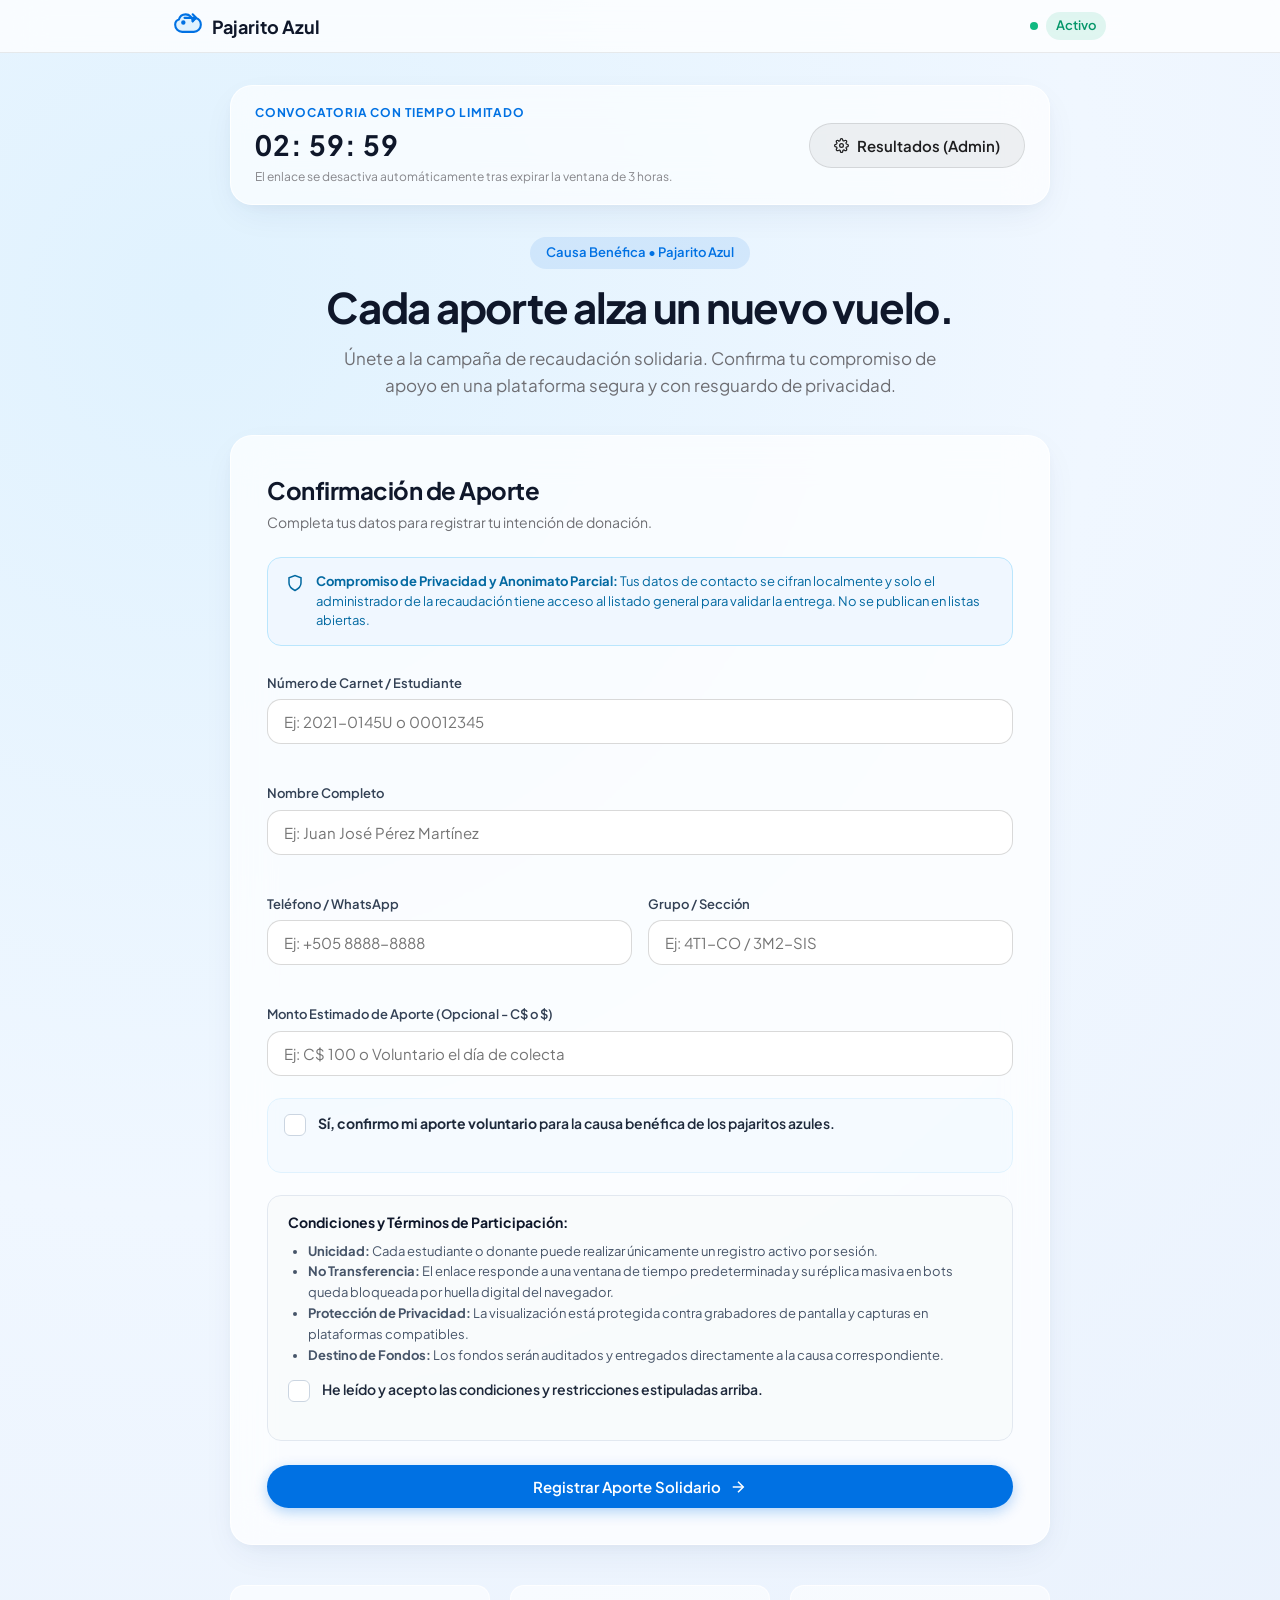
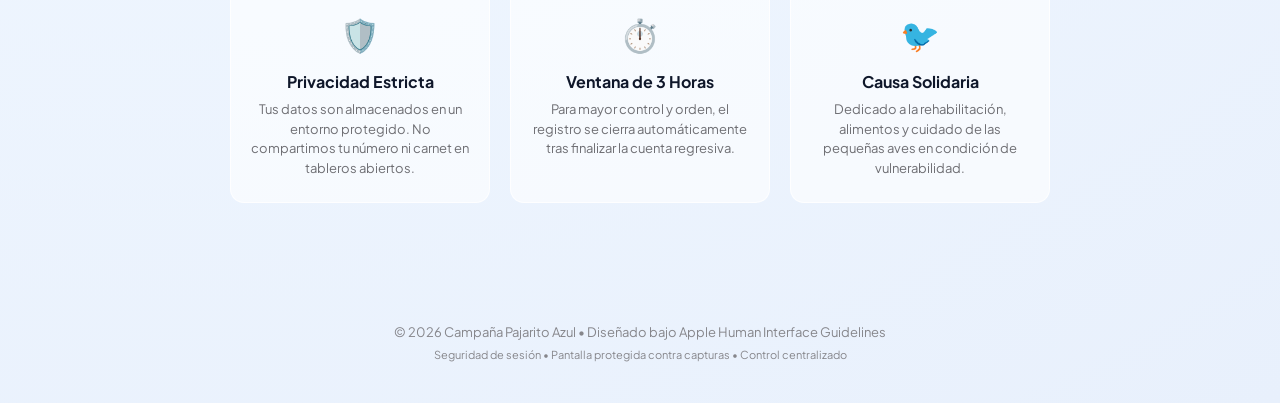
==== index.html @ b17316f8 "Add files via upload" ====
<!DOCTYPE html>
<html lang="es">
<head>
  <meta charset="UTF-8" />
  <meta name="viewport" content="width=device-width, initial-scale=1.0, maximum-scale=1.0, user-scalable=no" />
  <title>Campaña Pajarito Azul | Solidaridad Estudiantil</title>
  <link rel="stylesheet" href="css/styles.css" />
  <!-- Tipografía estilo SF Pro / Apple Inter -->
  <link rel="preconnect" href="https://fonts.googleapis.com">
  <link rel="preconnect" href="https://fonts.gstatic.com" crossorigin>
  <link href="https://fonts.googleapis.com/css2?family=Plus+Jakarta+Sans:wght@300;400;500;600;700&display=swap" rel="stylesheet">
</head>
<body class="apple-hig-root">
  <!-- Capa de Bloqueo Anti-Captura / Blockscreen Overlay -->
  <div id="security-curtain" class="security-curtain" aria-hidden="true">
    <div class="security-message">
      <div class="security-icon">🔒</div>
      <h2>Contenido Protegido</h2>
      <p>Por políticas de privacidad, las capturas de pantalla e inspección visual externa están restringidas en esta sesión.</p>
    </div>
  </div>

  <!-- Contenedor Principal con efecto Apple Glass -->
  <div id="app-container" class="app-container">
    
    <!-- Navbar / Header minimalista -->
    <header class="glass-nav">
      <div class="nav-content">
        <div class="brand">
          <svg class="bird-logo" viewBox="0 0 24 24" fill="none" stroke="currentColor" stroke-width="1.8" stroke-linecap="round" stroke-linejoin="round">
            <path d="M16 8c0-3.3-2.7-6-6-6a6 6 0 0 0-5.8 4.5C2.5 7 1 8.8 1 11c0 3.3 2.7 6 6 6h10c3.3 0 6-2.7 6-6 0-2.8-1.9-5.1-4.5-5.8A6 6 0 0 0 16 8z"/>
            <path d="M16 8l3-3m0 0l-3-3m3 3H9"/>
            <circle cx="8" cy="9" r="1" fill="currentColor"/>
          </svg>
          <span class="brand-title">Pajarito Azul</span>
        </div>
        <div class="nav-status">
          <span class="pulse-dot"></span>
          <span id="session-badge" class="session-badge">Activo</span>
        </div>
      </div>
    </header>

    <!-- Main Content -->
    <main class="main-wrapper">
      
      <!-- Banner Temporizador (Ventana de 3 Horas) -->
      <section class="timer-banner-card">
        <div class="timer-info">
          <span class="timer-label">Convocatoria con Tiempo Limitado</span>
          <div class="countdown-display">
            <span id="hours">02</span><span class="colon">:</span>
            <span id="minutes">59</span><span class="colon">:</span>
            <span id="seconds">59</span>
          </div>
          <p class="timer-subtext">El enlace se desactiva automáticamente tras expirar la ventana de 3 horas.</p>
        </div>
        <div class="admin-quick-access">
          <button id="admin-trigger-btn" class="pill-btn secondary-btn" title="Panel de Administración">
            <svg width="15" height="15" viewBox="0 0 24 24" fill="none" stroke="currentColor" stroke-width="2"><path d="M12 15a3 3 0 1 0 0-6 3 3 0 0 0 0 6Z"/><path d="M19.4 15a1.65 1.65 0 0 0 .33 1.82l.06.06a2 2 0 0 1 0 2.83 2 2 0 0 1-2.83 0l-.06-.06a1.65 1.65 0 0 0-1.82-.33 1.65 1.65 0 0 0-1 1.51V21a2 2 0 0 1-2 2 2 2 0 0 1-2-2v-.09A1.65 1.65 0 0 0 9 19.4a1.65 1.65 0 0 0-1.82.33l-.06.06a2 2 0 0 1-2.83 0 2 2 0 0 1 0-2.83l.06-.06a1.65 1.65 0 0 0 .33-1.82 1.65 1.65 0 0 0-1.51-1H3a2 2 0 0 1-2-2 2 2 0 0 1 2-2h.09A1.65 1.65 0 0 0 4.6 9a1.65 1.65 0 0 0-.33-1.82l-.06-.06a2 2 0 0 1 0-2.83 2 2 0 0 1 2.83 0l.06.06a1.65 1.65 0 0 0 1.82.33H9a1.65 1.65 0 0 0 1-1.51V3a2 2 0 0 1 2-2 2 2 0 0 1 2 2v.09a1.65 1.65 0 0 0 1 1.51 1.65 1.65 0 0 0 1.82-.33l.06-.06a2 2 0 0 1 2.83 0 2 2 0 0 1 0 2.83l-.06.06a1.65 1.65 0 0 0-.33 1.82V9a1.65 1.65 0 0 0 1.51 1H21a2 2 0 0 1 2 2 2 2 0 0 1-2 2h-.09a1.65 1.65 0 0 0-1.51 1Z"/></svg>
            Resultados (Admin)
          </button>
        </div>
      </section>

      <!-- Pantalla cuando la convocatoria ha expirado -->
      <section id="expired-view" class="card glass-card state-expired-view hidden">
        <div class="state-icon">⏳</div>
        <h2>Enlace Finalizado</h2>
        <p>El periodo de recolección de 3 horas ha concluido o el administrador ha cerrado la recepción de confirmaciones.</p>
        <button id="expired-view-admin-btn" class="pill-btn primary-btn">Ingresar al Panel de Resultados</button>
      </section>

      <!-- Hero Section -->
      <section id="hero-section" class="hero-section">
        <div class="badge-pill">Causa Benéfica &bull; Pajarito Azul</div>
        <h1 class="hero-title">Cada aporte alza un nuevo vuelo.</h1>
        <p class="hero-desc">
          Únete a la campaña de recaudación solidaria. Confirma tu compromiso de apoyo en una plataforma segura y con resguardo de privacidad.
        </p>
      </section>

      <!-- Formulario Card estilo Apple Liquid / Human Interface -->
      <section id="form-section" class="form-container">
        <div class="glass-card">
          <div class="card-header">
            <h2 class="card-title">Confirmación de Aporte</h2>
            <p class="card-subtitle">Completa tus datos para registrar tu intención de donación.</p>
          </div>

          <!-- Medidas de anonimato y restricciones -->
          <div class="privacy-notice">
            <svg width="18" height="18" viewBox="0 0 24 24" fill="none" stroke="currentColor" stroke-width="2"><path d="M12 22s8-4 8-10V5l-8-3-8 3v7c0 6 8 10 8 10z"/></svg>
            <div>
              <strong>Compromiso de Privacidad y Anonimato Parcial:</strong>
              Tus datos de contacto se cifran localmente y solo el administrador de la recaudación tiene acceso al listado general para validar la entrega. No se publican en listas abiertas.
            </div>
          </div>

          <form id="fundraiser-form" novalidate>
            <!-- Carnet / Número de Estudiante -->
            <div class="form-group">
              <label for="studentId">Número de Carnet / Estudiante</label>
              <input type="text" id="studentId" name="studentId" placeholder="Ej: 2021-0145U o 00012345" required />
              <span class="error-msg" id="studentId-error"></span>
            </div>

            <!-- Nombre Completo -->
            <div class="form-group">
              <label for="fullName">Nombre Completo</label>
              <input type="text" id="fullName" name="fullName" placeholder="Ej: Juan José Pérez Martínez" required />
              <span class="error-msg" id="fullName-error"></span>
            </div>

            <div class="form-row">
              <!-- Teléfono -->
              <div class="form-group col-half">
                <label for="phone">Teléfono / WhatsApp</label>
                <input type="tel" id="phone" name="phone" placeholder="Ej: +505 8888-8888" required />
                <span class="error-msg" id="phone-error"></span>
              </div>

              <!-- Grupo -->
              <div class="form-group col-half">
                <label for="group">Grupo / Sección</label>
                <input type="text" id="group" name="group" placeholder="Ej: 4T1-CO / 3M2-SIS" required />
                <span class="error-msg" id="group-error"></span>
              </div>
            </div>

            <!-- Monto Estimado Voluntario -->
            <div class="form-group">
              <label for="amount">Monto Estimado de Aporte (Opcional - C$ o $)</label>
              <input type="text" id="amount" name="amount" placeholder="Ej: C$ 100 o Voluntario el día de colecta" />
            </div>

            <!-- Check Obligatorio de Confirmación de Aporte -->
            <div class="checkbox-container">
              <label class="custom-checkbox">
                <input type="checkbox" id="commitmentCheck" name="commitmentCheck" required />
                <span class="checkmark"></span>
                <span class="checkbox-label">
                  <strong>Sí, confirmo mi aporte voluntario</strong> para la causa benéfica de los pajaritos azules.
                </span>
              </label>
              <span class="error-msg" id="commitmentCheck-error"></span>
            </div>

            <!-- Condiciones y Restricciones -->
            <div class="terms-card">
              <h4>Condiciones y Términos de Participación:</h4>
              <ul>
                <li><strong>Unicidad:</strong> Cada estudiante o donante puede realizar únicamente un registro activo por sesión.</li>
                <li><strong>No Transferencia:</strong> El enlace responde a una ventana de tiempo predeterminada y su réplica masiva en bots queda bloqueada por huella digital del navegador.</li>
                <li><strong>Protección de Privacidad:</strong> La visualización está protegida contra grabadores de pantalla y capturas en plataformas compatibles.</li>
                <li><strong>Destino de Fondos:</strong> Los fondos serán auditados y entregados directamente a la causa correspondiente.</li>
              </ul>
              
              <label class="custom-checkbox mt-3">
                <input type="checkbox" id="termsCheck" name="termsCheck" required />
                <span class="checkmark"></span>
                <span class="checkbox-label">He leído y acepto las condiciones y restricciones estipuladas arriba.</span>
              </label>
              <span class="error-msg" id="termsCheck-error"></span>
            </div>

            <button type="submit" id="submit-btn" class="pill-btn primary-btn full-width">
              <span>Registrar Aporte Solidario</span>
              <svg width="18" height="18" viewBox="0 0 24 24" fill="none" stroke="currentColor" stroke-width="2"><path d="M5 12h14"/><path d="m12 5 7 7-7 7"/></svg>
            </button>
          </form>

          <!-- Mensaje de Éxito / Comprobante -->
          <div id="success-box" class="success-box hidden">
            <div class="success-icon-badge">✓</div>
            <h3>¡Inscripción Exitosa!</h3>
            <p>Tu intención de aporte ha sido resguardada satisfactoriamente con código anónimo:</p>
            <div class="token-badge" id="receipt-code">PB-938210</div>
            <p class="small-text">Gracias por tu generosidad. Puedes cerrar esta ventana con total tranquilidad.</p>
          </div>
        </div>
      </section>

      <!-- Características Destacadas (Apple 3-Column Glass) -->
      <section class="features-grid">
        <div class="feature-item">
          <div class="feature-icon">🛡️</div>
          <h3>Privacidad Estricta</h3>
          <p>Tus datos son almacenados en un entorno protegido. No compartimos tu número ni carnet en tableros abiertos.</p>
        </div>
        <div class="feature-item">
          <div class="feature-icon">⏱️</div>
          <h3>Ventana de 3 Horas</h3>
          <p>Para mayor control y orden, el registro se cierra automáticamente tras finalizar la cuenta regresiva.</p>
        </div>
        <div class="feature-item">
          <div class="feature-icon">🐦</div>
          <h3>Causa Solidaria</h3>
          <p>Dedicado a la rehabilitación, alimentos y cuidado de las pequeñas aves en condición de vulnerabilidad.</p>
        </div>
      </section>

    </main>

    <!-- Footer -->
    <footer class="site-footer">
      <p>© 2026 Campaña Pajarito Azul &bull; Diseñado bajo Apple Human Interface Guidelines</p>
      <p class="footer-sub">Seguridad de sesión &bull; Pantalla protegida contra capturas &bull; Control centralizado</p>
    </footer>

  </div>

  <!-- MODAL: Panel de Administración & Resultados -->
  <div id="admin-modal" class="modal-backdrop hidden">
    <div class="modal-window glass-card">
      <div class="modal-header">
        <div>
          <h3>Panel Administrativo & Resultados</h3>
          <span class="modal-subtitle">Gestiona la duración del enlace y exporta los datos recolectados.</span>
        </div>
        <button id="close-admin-btn" class="close-icon-btn">&times;</button>
      </div>

      <div class="modal-body">
        <!-- Control de Acceso / Password (por defecto: admin123) -->
        <div id="admin-auth-view">
          <p class="info-alert">Para ver los resultados o configurar la activación del link, ingresa la clave de acceso:</p>
          <div class="form-group">
            <input type="password" id="admin-pass-input" placeholder="Clave de acceso (Por defecto: admin123)" />
            <span class="error-msg" id="admin-pass-error"></span>
          </div>
          <button id="btn-login-admin" class="pill-btn primary-btn full-width">Desbloquear Panel</button>
        </div>

        <!-- Vista Dashboard Admin -->
        <div id="admin-dashboard-view" class="hidden">
          <!-- Control del Temporizador de 3 Horas -->
          <div class="admin-control-box">
            <h4>Control del Enlace Activo</h4>
            <div class="admin-btn-group">
              <button id="btn-toggle-status" class="pill-btn secondary-btn">Desactivar Enlace Ahora</button>
              <button id="btn-reset-timer" class="pill-btn secondary-btn">Reiniciar Ventana de 3 Horas</button>
            </div>
            <p id="admin-link-info" class="small-text mt-2"></p>
          </div>

          <!-- Estadísticas Rápidas -->
          <div class="stats-row">
            <div class="stat-card">
              <span class="stat-number" id="total-registrations">0</span>
              <span class="stat-label">Total Inscritos</span>
            </div>
            <div class="stat-card">
              <span class="stat-number" id="total-commitments">0</span>
              <span class="stat-label">Aportes Confirmados</span>
            </div>
          </div>

          <!-- Tabla de Resultados -->
          <div class="table-container">
            <h4>Registros Obtenidos:</h4>
            <table class="data-table" id="results-table">
              <thead>
                <tr>
                  <th>Hora</th>
                  <th>Carnet</th>
                  <th>Nombre</th>
                  <th>Teléfono</th>
                  <th>Grupo</th>
                  <th>Monto</th>
                  <th>Check</th>
                </tr>
              </thead>
              <tbody id="results-table-body">
                <!-- Se llena con JavaScript -->
              </tbody>
            </table>
          </div>

          <!-- Acciones de Exportación -->
          <div class="export-actions">
            <button id="btn-export-csv" class="pill-btn primary-btn">
              <svg width="15" height="15" viewBox="0 0 24 24" fill="none" stroke="currentColor" stroke-width="2"><path d="M21 15v4a2 2 0 0 1-2 2H5a2 2 0 0 1-2-2v-4"/><polyline points="7 10 12 15 17 10"/><line x1="12" y1="15" x2="12" y2="3"/></svg>
              Descargar Datos (CSV)
            </button>
            <button id="btn-clear-data" class="pill-btn danger-btn">Limpiar Datos</button>
          </div>
        </div>
      </div>
    </div>
  </div>

  <script src="js/security.js"></script>
  <script src="js/app.js"></script>
</body>
</html>
---- css/styles.css ----
/* Apple HIG Design Tokens & Color Palette */
:root {
  --apple-blue: #0071e3;
  --apple-blue-hover: #0077ed;
  --apple-blue-dark: #005bb5;
  --apple-teal: #00c7be;
  --bird-feather-blue: #38bdf8;
  --bird-soft-blue: #e0f2fe;
  --bird-deep-navy: #0f172a;
  
  --bg-gradient-start: #f5f8fc;
  --bg-gradient-mid: #e8f0fe;
  --bg-gradient-end: #dbeafe;

  --card-bg: rgba(255, 255, 255, 0.72);
  --card-border: rgba(255, 255, 255, 0.85);
  --card-shadow: 0 12px 36px -8px rgba(0, 50, 120, 0.08), 0 4px 16px -2px rgba(0, 0, 0, 0.04);
  
  --glass-blur: blur(20px);
  --text-primary: #1d1d1f;
  --text-secondary: #6e6e73;
  --text-tertiary: #86868b;
  --border-subtle: rgba(0, 0, 0, 0.08);

  --radius-sm: 8px;
  --radius-md: 14px;
  --radius-lg: 22px;
  --radius-full: 9999px;

  --font-family: 'Plus Jakarta Sans', -apple-system, BlinkMacSystemFont, 'SF Pro Display', 'Segoe UI', Roboto, sans-serif;
  --transition-smooth: all 0.3s cubic-bezier(0.16, 1, 0.3, 1);
}

/* Reset y Base */
* {
  margin: 0;
  padding: 0;
  box-sizing: border-box;
  -webkit-font-smoothing: antialiased;
}

body {
  font-family: var(--font-family);
  background: radial-gradient(circle at 15% 15%, #e0f2fe 0%, #f0f7ff 45%, #e8f0fc 100%);
  color: var(--text-primary);
  min-height: 100vh;
  position: relative;
  overflow-x: hidden;
  line-height: 1.5;
  user-select: none; /* Bloqueo de selección para protección */
  -webkit-user-select: none;
}

/* Capa de Bloqueo / Blockscreen Overlay */
.security-curtain {
  position: fixed;
  inset: 0;
  background: rgba(15, 23, 42, 0.96);
  backdrop-filter: blur(40px);
  -webkit-backdrop-filter: blur(40px);
  z-index: 999999;
  display: flex;
  align-items: center;
  justify-content: center;
  opacity: 0;
  pointer-events: none;
  transition: opacity 0.25s ease;
}

.security-curtain.active {
  opacity: 1;
  pointer-events: auto;
}

.security-message {
  text-align: center;
  color: #ffffff;
  max-width: 420px;
  padding: 32px;
  background: rgba(255, 255, 255, 0.07);
  border-radius: var(--radius-lg);
  border: 1px solid rgba(255, 255, 255, 0.15);
  box-shadow: 0 20px 40px rgba(0,0,0,0.5);
}

.security-icon {
  font-size: 48px;
  margin-bottom: 16px;
}

.security-message h2 {
  font-size: 24px;
  font-weight: 700;
  margin-bottom: 8px;
}

.security-message p {
  color: #94a3b8;
  font-size: 14px;
}

/* Glass Navbar */
.glass-nav {
  position: sticky;
  top: 0;
  z-index: 100;
  background: rgba(255, 255, 255, 0.75);
  backdrop-filter: var(--glass-blur);
  -webkit-backdrop-filter: var(--glass-blur);
  border-bottom: 1px solid var(--border-subtle);
}

.nav-content {
  max-width: 980px;
  margin: 0 auto;
  padding: 12px 24px;
  display: flex;
  justify-content: space-between;
  align-items: center;
}

.brand {
  display: flex;
  align-items: center;
  gap: 10px;
  font-weight: 700;
  font-size: 18px;
  color: #0f172a;
}

.bird-logo {
  width: 28px;
  height: 28px;
  stroke: var(--apple-blue);
  fill: #e0f2fe;
}

.nav-status {
  display: flex;
  align-items: center;
  gap: 8px;
  font-size: 13px;
  font-weight: 600;
}

.pulse-dot {
  width: 8px;
  height: 8px;
  border-radius: 50%;
  background: #10b981;
  box-shadow: 0 0 0 0 rgba(16, 185, 129, 0.7);
  animation: pulse-ring 2s infinite;
}

@keyframes pulse-ring {
  0% { transform: scale(0.95); box-shadow: 0 0 0 0 rgba(16, 185, 129, 0.7); }
  70% { transform: scale(1); box-shadow: 0 0 0 7px rgba(16, 185, 129, 0); }
  100% { transform: scale(0.95); box-shadow: 0 0 0 0 rgba(16, 185, 129, 0); }
}

.session-badge {
  background: rgba(16, 185, 129, 0.12);
  color: #059669;
  padding: 4px 10px;
  border-radius: var(--radius-full);
}

/* Wrapper Principal */
.main-wrapper {
  max-width: 860px;
  margin: 32px auto 80px;
  padding: 0 20px;
}

/* Banner de Temporizador 3 Horas */
.timer-banner-card {
  background: rgba(255, 255, 255, 0.65);
  backdrop-filter: var(--glass-blur);
  -webkit-backdrop-filter: var(--glass-blur);
  border: 1px solid var(--card-border);
  border-radius: var(--radius-lg);
  padding: 18px 24px;
  display: flex;
  justify-content: space-between;
  align-items: center;
  box-shadow: var(--card-shadow);
  margin-bottom: 32px;
}

.timer-label {
  font-size: 12px;
  text-transform: uppercase;
  letter-spacing: 0.8px;
  font-weight: 700;
  color: var(--apple-blue);
  display: block;
}

.countdown-display {
  font-size: 28px;
  font-weight: 700;
  letter-spacing: 1px;
  color: var(--bird-deep-navy);
  font-variant-numeric: tabular-nums;
  margin: 2px 0;
}

.timer-subtext {
  font-size: 12px;
  color: var(--text-tertiary);
}

/* Hero Section */
.hero-section {
  text-align: center;
  margin-bottom: 36px;
}

.badge-pill {
  display: inline-block;
  padding: 6px 16px;
  background: rgba(0, 113, 227, 0.1);
  color: var(--apple-blue);
  font-size: 13px;
  font-weight: 600;
  border-radius: var(--radius-full);
  margin-bottom: 14px;
}

.hero-title {
  font-size: 42px;
  line-height: 1.15;
  font-weight: 700;
  letter-spacing: -0.03em;
  color: #0f172a;
  margin-bottom: 14px;
}

.hero-desc {
  font-size: 17px;
  color: var(--text-secondary);
  max-width: 600px;
  margin: 0 auto;
  line-height: 1.6;
}

/* Glass Card */
.glass-card {
  background: var(--card-bg);
  backdrop-filter: var(--glass-blur);
  -webkit-backdrop-filter: var(--glass-blur);
  border: 1px solid var(--card-border);
  border-radius: var(--radius-lg);
  padding: 36px;
  box-shadow: var(--card-shadow);
}

.card-header {
  margin-bottom: 24px;
}

.card-title {
  font-size: 24px;
  font-weight: 700;
  letter-spacing: -0.02em;
  color: #0f172a;
}

.card-subtitle {
  font-size: 14px;
  color: var(--text-secondary);
  margin-top: 4px;
}

/* Aviso de Privacidad */
.privacy-notice {
  background: #f0f7ff;
  border: 1px solid #bae6fd;
  color: #0369a1;
  padding: 14px 18px;
  border-radius: var(--radius-md);
  font-size: 13px;
  display: flex;
  gap: 12px;
  align-items: flex-start;
  margin-bottom: 28px;
}

.privacy-notice svg {
  flex-shrink: 0;
  margin-top: 2px;
}

/* Form Styles */
.form-group {
  margin-bottom: 20px;
}

.form-row {
  display: flex;
  gap: 16px;
}

.col-half {
  flex: 1;
}

label {
  display: block;
  font-size: 13px;
  font-weight: 600;
  color: #334155;
  margin-bottom: 6px;
}

input[type="text"],
input[type="tel"],
input[type="password"] {
  width: 100%;
  padding: 12px 16px;
  font-size: 15px;
  font-family: inherit;
  color: var(--text-primary);
  background: rgba(255, 255, 255, 0.9);
  border: 1px solid rgba(0, 0, 0, 0.15);
  border-radius: var(--radius-md);
  transition: var(--transition-smooth);
  outline: none;
}

input:focus {
  border-color: var(--apple-blue);
  box-shadow: 0 0 0 4px rgba(0, 113, 227, 0.15);
  background: #ffffff;
}

.error-msg {
  color: #ef4444;
  font-size: 12px;
  margin-top: 4px;
  display: block;
  min-height: 16px;
}

/* Custom Checkbox estilo iOS / Apple */
.checkbox-container {
  margin: 22px 0;
  padding: 14px 16px;
  background: rgba(240, 249, 255, 0.6);
  border: 1px solid #e0f2fe;
  border-radius: var(--radius-md);
}

.custom-checkbox {
  display: flex;
  align-items: flex-start;
  gap: 12px;
  cursor: pointer;
  user-select: none;
}

.custom-checkbox input {
  position: absolute;
  opacity: 0;
  cursor: pointer;
  height: 0;
  width: 0;
}

.checkmark {
  width: 22px;
  height: 22px;
  background: #ffffff;
  border: 1.5px solid #cbd5e1;
  border-radius: 6px;
  flex-shrink: 0;
  margin-top: 1px;
  transition: var(--transition-smooth);
  position: relative;
}

.custom-checkbox input:checked ~ .checkmark {
  background-color: var(--apple-blue);
  border-color: var(--apple-blue);
}

.custom-checkbox input:checked ~ .checkmark:after {
  content: "";
  position: absolute;
  left: 7px;
  top: 3px;
  width: 5px;
  height: 10px;
  border: solid white;
  border-width: 0 2px 2px 0;
  transform: rotate(45deg);
}

.checkbox-label {
  font-size: 14px;
  color: #1e293b;
  line-height: 1.45;
}

/* Términos y Condiciones Card */
.terms-card {
  background: rgba(248, 250, 252, 0.8);
  border: 1px solid #e2e8f0;
  border-radius: var(--radius-md);
  padding: 16px 20px;
  margin-bottom: 24px;
  font-size: 13px;
}

.terms-card h4 {
  color: #0f172a;
  font-size: 14px;
  margin-bottom: 8px;
}

.terms-card ul {
  padding-left: 20px;
  color: #475569;
  line-height: 1.6;
}

.mt-3 {
  margin-top: 14px;
}

/* Apple Buttons */
.pill-btn {
  display: inline-flex;
  align-items: center;
  justify-content: center;
  gap: 8px;
  padding: 12px 24px;
  font-size: 15px;
  font-weight: 600;
  font-family: inherit;
  border-radius: var(--radius-full);
  border: none;
  cursor: pointer;
  transition: var(--transition-smooth);
  text-decoration: none;
}

.primary-btn {
  background: var(--apple-blue);
  color: #ffffff;
  box-shadow: 0 4px 14px rgba(0, 113, 227, 0.3);
}

.primary-btn:hover {
  background: var(--apple-blue-hover);
  transform: translateY(-1px);
  box-shadow: 0 6px 18px rgba(0, 113, 227, 0.35);
}

.primary-btn:active {
  transform: scale(0.98);
}

.secondary-btn {
  background: rgba(0, 0, 0, 0.05);
  color: #1d1d1f;
  border: 1px solid rgba(0, 0, 0, 0.1);
}

.secondary-btn:hover {
  background: rgba(0, 0, 0, 0.08);
}

.danger-btn {
  background: #fee2e2;
  color: #dc2626;
  border: 1px solid #fecaca;
}

.danger-btn:hover {
  background: #fecaca;
}

.full-width {
  width: 100%;
}

/* Success Box */
.success-box {
  text-align: center;
  padding: 30px 20px;
}

.success-icon-badge {
  width: 56px;
  height: 56px;
  background: #10b981;
  color: white;
  font-size: 28px;
  border-radius: 50%;
  display: flex;
  align-items: center;
  justify-content: center;
  margin: 0 auto 16px;
  box-shadow: 0 8px 24px rgba(16, 185, 129, 0.3);
}

.token-badge {
  display: inline-block;
  font-family: monospace;
  font-size: 18px;
  font-weight: 700;
  background: #e0f2fe;
  color: var(--apple-blue);
  padding: 8px 20px;
  border-radius: var(--radius-full);
  margin: 14px 0;
  letter-spacing: 2px;
}

.small-text {
  font-size: 12px;
  color: var(--text-tertiary);
}

/* Feature Grid */
.features-grid {
  display: grid;
  grid-template-columns: repeat(3, 1fr);
  gap: 20px;
  margin-top: 40px;
}

.feature-item {
  background: rgba(255, 255, 255, 0.6);
  border: 1px solid rgba(255, 255, 255, 0.8);
  border-radius: var(--radius-md);
  padding: 24px 20px;
  text-align: center;
}

.feature-icon {
  font-size: 32px;
  margin-bottom: 12px;
}

.feature-item h3 {
  font-size: 16px;
  font-weight: 700;
  color: #0f172a;
  margin-bottom: 6px;
}

.feature-item p {
  font-size: 13px;
  color: var(--text-secondary);
  line-height: 1.5;
}

/* State Expired View */
.state-expired-view {
  text-align: center;
  padding: 48px 24px;
}

.state-icon {
  font-size: 52px;
  margin-bottom: 16px;
}

/* Modal Admin */
.modal-backdrop {
  position: fixed;
  inset: 0;
  background: rgba(0, 0, 0, 0.4);
  backdrop-filter: blur(8px);
  -webkit-backdrop-filter: blur(8px);
  z-index: 10000;
  display: flex;
  align-items: center;
  justify-content: center;
  padding: 20px;
}

.modal-window {
  width: 100%;
  max-width: 820px;
  max-height: 90vh;
  overflow-y: auto;
  position: relative;
  background: rgba(255, 255, 255, 0.95);
}

.modal-header {
  display: flex;
  justify-content: space-between;
  align-items: flex-start;
  padding-bottom: 16px;
  border-bottom: 1px solid var(--border-subtle);
  margin-bottom: 20px;
}

.modal-subtitle {
  font-size: 13px;
  color: var(--text-secondary);
}

.close-icon-btn {
  background: none;
  border: none;
  font-size: 28px;
  line-height: 1;
  color: var(--text-tertiary);
  cursor: pointer;
}

.admin-control-box {
  background: #f8fafc;
  padding: 16px;
  border-radius: var(--radius-md);
  margin-bottom: 20px;
  border: 1px solid #e2e8f0;
}

.admin-btn-group {
  display: flex;
  gap: 12px;
  margin-top: 10px;
}

.stats-row {
  display: flex;
  gap: 16px;
  margin-bottom: 20px;
}

.stat-card {
  flex: 1;
  background: #e0f2fe;
  padding: 16px;
  border-radius: var(--radius-md);
  text-align: center;
}

.stat-number {
  font-size: 32px;
  font-weight: 700;
  color: var(--apple-blue);
  display: block;
}

.stat-label {
  font-size: 13px;
  font-weight: 600;
  color: #0369a1;
}

/* Table */
.table-container {
  overflow-x: auto;
  margin-bottom: 20px;
}

.data-table {
  width: 100%;
  border-collapse: collapse;
  font-size: 13px;
  margin-top: 10px;
}

.data-table th, .data-table td {
  padding: 10px 12px;
  text-align: left;
  border-bottom: 1px solid #e2e8f0;
}

.data-table th {
  background: #f1f5f9;
  color: #475569;
  font-weight: 600;
}

.export-actions {
  display: flex;
  justify-content: space-between;
  align-items: center;
}

.hidden {
  display: none !important;
}

/* Footer */
.site-footer {
  text-align: center;
  padding: 40px 20px;
  color: var(--text-tertiary);
  font-size: 13px;
}

.footer-sub {
  font-size: 11px;
  margin-top: 4px;
}

/* Responsive */
@media (max-width: 680px) {
  .hero-title {
    font-size: 30px;
  }
  .form-row {
    flex-direction: column;
    gap: 0;
  }
  .features-grid {
    grid-template-columns: 1fr;
  }
  .timer-banner-card {
    flex-direction: column;
    gap: 14px;
    text-align: center;
  }
}
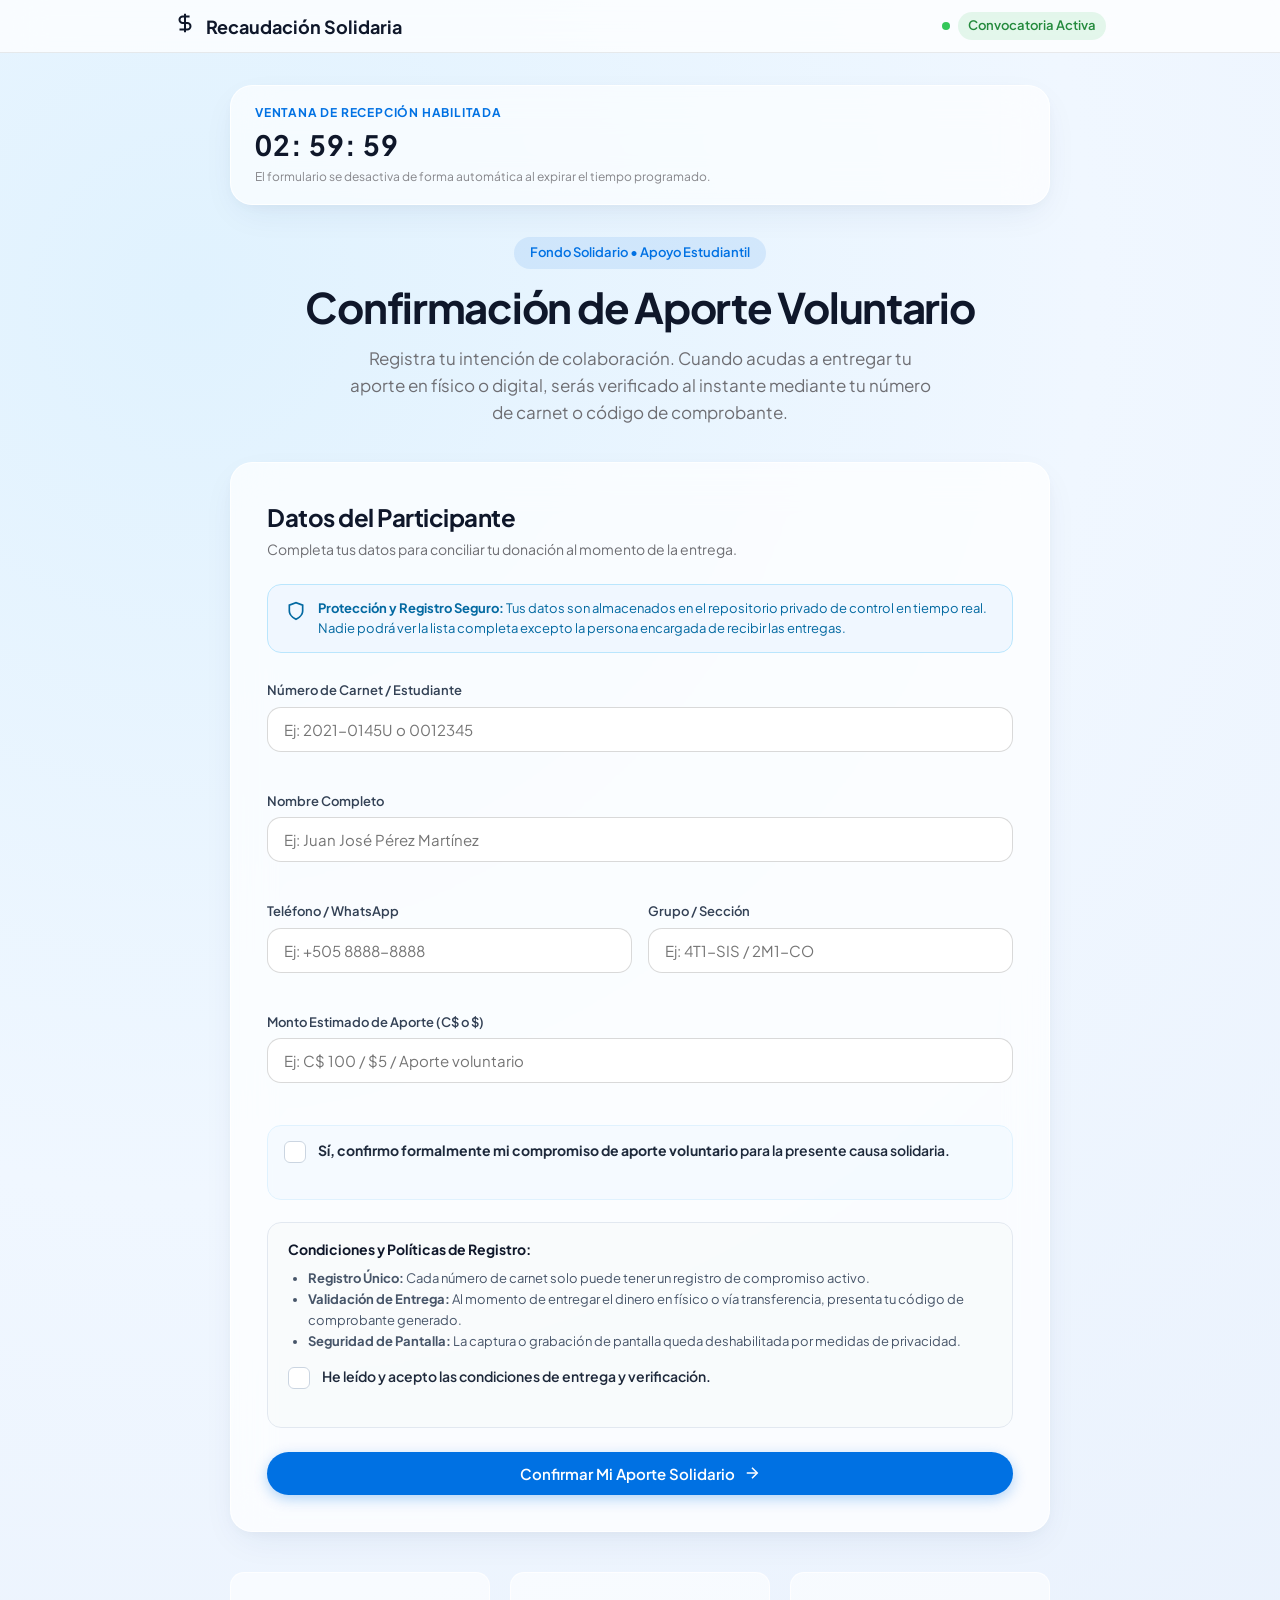
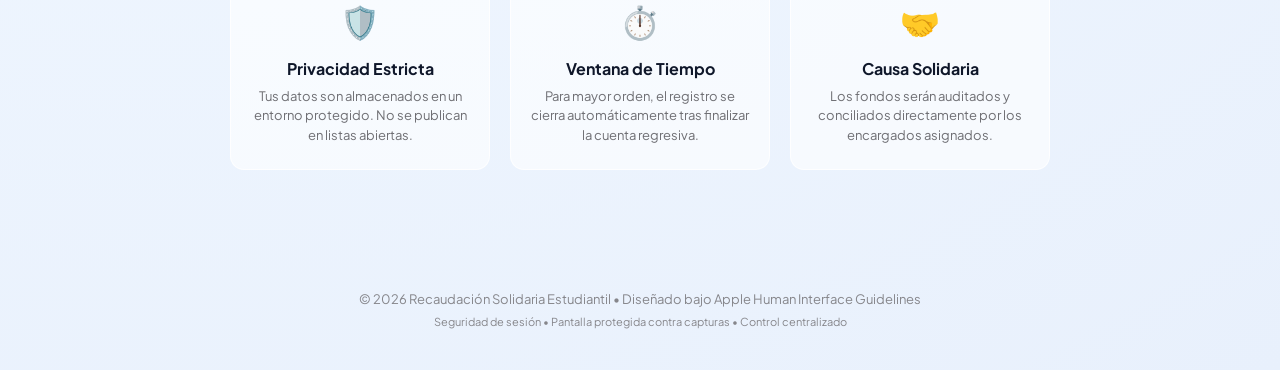
==== commit e9c5cbe4: "Describe tus cambios" ====
--- a/index.html
+++ b/index.html
@@ -3,80 +3,69 @@
 <head>
   <meta charset="UTF-8" />
   <meta name="viewport" content="width=device-width, initial-scale=1.0, maximum-scale=1.0, user-scalable=no" />
-  <title>Campaña Pajarito Azul | Solidaridad Estudiantil</title>
+  <title>Inscripción y Aporte Solidario | Convocatoria</title>
   <link rel="stylesheet" href="css/styles.css" />
-  <!-- Tipografía estilo SF Pro / Apple Inter -->
   <link rel="preconnect" href="https://fonts.googleapis.com">
   <link rel="preconnect" href="https://fonts.gstatic.com" crossorigin>
   <link href="https://fonts.googleapis.com/css2?family=Plus+Jakarta+Sans:wght@300;400;500;600;700&display=swap" rel="stylesheet">
 </head>
 <body class="apple-hig-root">
-  <!-- Capa de Bloqueo Anti-Captura / Blockscreen Overlay -->
+  <!-- Cortina Anti-Captura / Blockscreen Overlay -->
   <div id="security-curtain" class="security-curtain" aria-hidden="true">
     <div class="security-message">
       <div class="security-icon">🔒</div>
-      <h2>Contenido Protegido</h2>
-      <p>Por políticas de privacidad, las capturas de pantalla e inspección visual externa están restringidas en esta sesión.</p>
+      <h2>Visualización Protegida</h2>
+      <p>Por políticas de privacidad, las capturas de pantalla, grabación o cambio de ventana están restringidas en este formulario.</p>
     </div>
   </div>
 
-  <!-- Contenedor Principal con efecto Apple Glass -->
   <div id="app-container" class="app-container">
-    
-    <!-- Navbar / Header minimalista -->
+    <!-- Navbar Minimalista Estilo Apple Glass -->
     <header class="glass-nav">
       <div class="nav-content">
         <div class="brand">
-          <svg class="bird-logo" viewBox="0 0 24 24" fill="none" stroke="currentColor" stroke-width="1.8" stroke-linecap="round" stroke-linejoin="round">
-            <path d="M16 8c0-3.3-2.7-6-6-6a6 6 0 0 0-5.8 4.5C2.5 7 1 8.8 1 11c0 3.3 2.7 6 6 6h10c3.3 0 6-2.7 6-6 0-2.8-1.9-5.1-4.5-5.8A6 6 0 0 0 16 8z"/>
-            <path d="M16 8l3-3m0 0l-3-3m3 3H9"/>
-            <circle cx="8" cy="9" r="1" fill="currentColor"/>
-          </svg>
-          <span class="brand-title">Pajarito Azul</span>
+          <div class="brand-symbol">
+            <svg width="22" height="22" viewBox="0 0 24 24" fill="none" stroke="currentColor" stroke-width="2.2">
+              <path d="M12 2v20M17 5H9.5a3.5 3.5 0 0 0 0 7h5a3.5 3.5 0 0 1 0 7H6"/>
+            </svg>
+          </div>
+          <span class="brand-title">Recaudación Solidaria</span>
         </div>
         <div class="nav-status">
-          <span class="pulse-dot"></span>
-          <span id="session-badge" class="session-badge">Activo</span>
+          <span id="session-dot" class="pulse-dot"></span>
+          <span id="session-badge" class="session-badge">Convocatoria Activa</span>
         </div>
       </div>
     </header>
 
-    <!-- Main Content -->
     <main class="main-wrapper">
-      
-      <!-- Banner Temporizador (Ventana de 3 Horas) -->
-      <section class="timer-banner-card">
+      <!-- Indicador de Tiempo Restante (Sincronizado con el Admin) -->
+      <section id="timer-bar" class="timer-banner-card">
         <div class="timer-info">
-          <span class="timer-label">Convocatoria con Tiempo Limitado</span>
+          <span class="timer-label">Ventana de Recepción Habilitada</span>
           <div class="countdown-display">
-            <span id="hours">02</span><span class="colon">:</span>
-            <span id="minutes">59</span><span class="colon">:</span>
-            <span id="seconds">59</span>
-          </div>
-          <p class="timer-subtext">El enlace se desactiva automáticamente tras expirar la ventana de 3 horas.</p>
-        </div>
-        <div class="admin-quick-access">
-          <button id="admin-trigger-btn" class="pill-btn secondary-btn" title="Panel de Administración">
-            <svg width="15" height="15" viewBox="0 0 24 24" fill="none" stroke="currentColor" stroke-width="2"><path d="M12 15a3 3 0 1 0 0-6 3 3 0 0 0 0 6Z"/><path d="M19.4 15a1.65 1.65 0 0 0 .33 1.82l.06.06a2 2 0 0 1 0 2.83 2 2 0 0 1-2.83 0l-.06-.06a1.65 1.65 0 0 0-1.82-.33 1.65 1.65 0 0 0-1 1.51V21a2 2 0 0 1-2 2 2 2 0 0 1-2-2v-.09A1.65 1.65 0 0 0 9 19.4a1.65 1.65 0 0 0-1.82.33l-.06.06a2 2 0 0 1-2.83 0 2 2 0 0 1 0-2.83l.06-.06a1.65 1.65 0 0 0 .33-1.82 1.65 1.65 0 0 0-1.51-1H3a2 2 0 0 1-2-2 2 2 0 0 1 2-2h.09A1.65 1.65 0 0 0 4.6 9a1.65 1.65 0 0 0-.33-1.82l-.06-.06a2 2 0 0 1 0-2.83 2 2 0 0 1 2.83 0l.06.06a1.65 1.65 0 0 0 1.82.33H9a1.65 1.65 0 0 0 1-1.51V3a2 2 0 0 1 2-2 2 2 0 0 1 2 2v.09a1.65 1.65 0 0 0 1 1.51 1.65 1.65 0 0 0 1.82-.33l.06-.06a2 2 0 0 1 2.83 0 2 2 0 0 1 0 2.83l-.06.06a1.65 1.65 0 0 0-.33 1.82V9a1.65 1.65 0 0 0 1.51 1H21a2 2 0 0 1 2 2 2 2 0 0 1-2 2h-.09a1.65 1.65 0 0 0-1.51 1Z"/></svg>
-            Resultados (Admin)
-          </button>
-        </div>
-      </section>
-
-      <!-- Pantalla cuando la convocatoria ha expirado -->
-      <section id="expired-view" class="card glass-card state-expired-view hidden">
+            <span id="hours">00</span><span class="colon">:</span>
+            <span id="minutes">00</span><span class="colon">:</span>
+            <span id="seconds">00</span>
+          </div>
+          <p class="timer-subtext">El formulario se desactiva de forma automática al expirar el tiempo programado.</p>
+        </div>
+      </section>
+
+      <!-- Pantalla cuando la convocatoria ha expirado o el admin la pausó -->
+      <section id="expired-view" class="glass-card state-expired-view hidden">
         <div class="state-icon">⏳</div>
-        <h2>Enlace Finalizado</h2>
-        <p>El periodo de recolección de 3 horas ha concluido o el administrador ha cerrado la recepción de confirmaciones.</p>
-        <button id="expired-view-admin-btn" class="pill-btn primary-btn">Ingresar al Panel de Resultados</button>
+        <h2>Convocatoria Cerrada</h2>
+        <p>El enlace de registro no se encuentra habilitado en este momento o ha finalizado su periodo asignado.</p>
+        <p class="small-text mt-2">Ponte en contacto con el encargado de la recaudación si necesitas registrar tu aporte.</p>
       </section>
 
       <!-- Hero Section -->
       <section id="hero-section" class="hero-section">
-        <div class="badge-pill">Causa Benéfica &bull; Pajarito Azul</div>
-        <h1 class="hero-title">Cada aporte alza un nuevo vuelo.</h1>
+        <div class="badge-pill">Fondo Solidario • Apoyo Estudiantil</div>
+        <h1 class="hero-title">Confirmación de Aporte Voluntario</h1>
         <p class="hero-desc">
-          Únete a la campaña de recaudación solidaria. Confirma tu compromiso de apoyo en una plataforma segura y con resguardo de privacidad.
+          Registra tu intención de colaboración. Cuando acudas a entregar tu aporte en físico o digital, serás verificado al instante mediante tu número de carnet o código de comprobante.
         </p>
       </section>
 
@@ -84,16 +73,18 @@
       <section id="form-section" class="form-container">
         <div class="glass-card">
           <div class="card-header">
-            <h2 class="card-title">Confirmación de Aporte</h2>
-            <p class="card-subtitle">Completa tus datos para registrar tu intención de donación.</p>
+            <h2 class="card-title">Datos del Participante</h2>
+            <p class="card-subtitle">Completa tus datos para conciliar tu donación al momento de la entrega.</p>
           </div>
 
           <!-- Medidas de anonimato y restricciones -->
           <div class="privacy-notice">
-            <svg width="18" height="18" viewBox="0 0 24 24" fill="none" stroke="currentColor" stroke-width="2"><path d="M12 22s8-4 8-10V5l-8-3-8 3v7c0 6 8 10 8 10z"/></svg>
+            <svg width="20" height="20" viewBox="0 0 24 24" fill="none" stroke="currentColor" stroke-width="2">
+              <path d="M12 22s8-4 8-10V5l-8-3-8 3v7c0 6 8 10 8 10z"/>
+            </svg>
             <div>
-              <strong>Compromiso de Privacidad y Anonimato Parcial:</strong>
-              Tus datos de contacto se cifran localmente y solo el administrador de la recaudación tiene acceso al listado general para validar la entrega. No se publican en listas abiertas.
+              <strong>Protección y Registro Seguro:</strong>
+              Tus datos son almacenados en el repositorio privado de control en tiempo real. Nadie podrá ver la lista completa excepto la persona encargada de recibir las entregas.
             </div>
           </div>
 
@@ -101,7 +92,7 @@
             <!-- Carnet / Número de Estudiante -->
             <div class="form-group">
               <label for="studentId">Número de Carnet / Estudiante</label>
-              <input type="text" id="studentId" name="studentId" placeholder="Ej: 2021-0145U o 00012345" required />
+              <input type="text" id="studentId" name="studentId" placeholder="Ej: 2021-0145U o 0012345" required />
               <span class="error-msg" id="studentId-error"></span>
             </div>
 
@@ -123,15 +114,16 @@
               <!-- Grupo -->
               <div class="form-group col-half">
                 <label for="group">Grupo / Sección</label>
-                <input type="text" id="group" name="group" placeholder="Ej: 4T1-CO / 3M2-SIS" required />
+                <input type="text" id="group" name="group" placeholder="Ej: 4T1-SIS / 2M1-CO" required />
                 <span class="error-msg" id="group-error"></span>
               </div>
             </div>
 
             <!-- Monto Estimado Voluntario -->
             <div class="form-group">
-              <label for="amount">Monto Estimado de Aporte (Opcional - C$ o $)</label>
-              <input type="text" id="amount" name="amount" placeholder="Ej: C$ 100 o Voluntario el día de colecta" />
+              <label for="amount">Monto Estimado de Aporte (C$ o $)</label>
+              <input type="text" id="amount" name="amount" placeholder="Ej: C$ 100 / $5 / Aporte voluntario" required />
+              <span class="error-msg" id="amount-error"></span>
             </div>
 
             <!-- Check Obligatorio de Confirmación de Aporte -->
@@ -140,7 +132,7 @@
                 <input type="checkbox" id="commitmentCheck" name="commitmentCheck" required />
                 <span class="checkmark"></span>
                 <span class="checkbox-label">
-                  <strong>Sí, confirmo mi aporte voluntario</strong> para la causa benéfica de los pajaritos azules.
+                  <strong>Sí, confirmo formalmente mi compromiso de aporte voluntario</strong> para la presente causa solidaria.
                 </span>
               </label>
               <span class="error-msg" id="commitmentCheck-error"></span>
@@ -148,149 +140,68 @@
 
             <!-- Condiciones y Restricciones -->
             <div class="terms-card">
-              <h4>Condiciones y Términos de Participación:</h4>
+              <h4>Condiciones y Políticas de Registro:</h4>
               <ul>
-                <li><strong>Unicidad:</strong> Cada estudiante o donante puede realizar únicamente un registro activo por sesión.</li>
-                <li><strong>No Transferencia:</strong> El enlace responde a una ventana de tiempo predeterminada y su réplica masiva en bots queda bloqueada por huella digital del navegador.</li>
-                <li><strong>Protección de Privacidad:</strong> La visualización está protegida contra grabadores de pantalla y capturas en plataformas compatibles.</li>
-                <li><strong>Destino de Fondos:</strong> Los fondos serán auditados y entregados directamente a la causa correspondiente.</li>
+                <li><strong>Registro Único:</strong> Cada número de carnet solo puede tener un registro de compromiso activo.</li>
+                <li><strong>Validación de Entrega:</strong> Al momento de entregar el dinero en físico o vía transferencia, presenta tu código de comprobante generado.</li>
+                <li><strong>Seguridad de Pantalla:</strong> La captura o grabación de pantalla queda deshabilitada por medidas de privacidad.</li>
               </ul>
               
               <label class="custom-checkbox mt-3">
                 <input type="checkbox" id="termsCheck" name="termsCheck" required />
                 <span class="checkmark"></span>
-                <span class="checkbox-label">He leído y acepto las condiciones y restricciones estipuladas arriba.</span>
+                <span class="checkbox-label">He leído y acepto las condiciones de entrega y verificación.</span>
               </label>
               <span class="error-msg" id="termsCheck-error"></span>
             </div>
 
             <button type="submit" id="submit-btn" class="pill-btn primary-btn full-width">
-              <span>Registrar Aporte Solidario</span>
-              <svg width="18" height="18" viewBox="0 0 24 24" fill="none" stroke="currentColor" stroke-width="2"><path d="M5 12h14"/><path d="m12 5 7 7-7 7"/></svg>
+              <span>Confirmar Mi Aporte Solidario</span>
+              <svg width="18" height="18" viewBox="0 0 24 24" fill="none" stroke="currentColor" stroke-width="2">
+                <path d="M5 12h14"/><path d="m12 5 7 7-7 7"/>
+              </svg>
             </button>
           </form>
 
           <!-- Mensaje de Éxito / Comprobante -->
           <div id="success-box" class="success-box hidden">
             <div class="success-icon-badge">✓</div>
-            <h3>¡Inscripción Exitosa!</h3>
-            <p>Tu intención de aporte ha sido resguardada satisfactoriamente con código anónimo:</p>
-            <div class="token-badge" id="receipt-code">PB-938210</div>
-            <p class="small-text">Gracias por tu generosidad. Puedes cerrar esta ventana con total tranquilidad.</p>
-          </div>
-        </div>
-      </section>
-
-      <!-- Características Destacadas (Apple 3-Column Glass) -->
+            <h3>¡Compromiso Registrado!</h3>
+            <p>Guarda este código para cuando pases a entregar tu aporte en físico o digital:</p>
+            <div class="token-badge" id="receipt-code">REC-000000</div>
+            <p class="small-text mt-3">Tu información ya fue enviada a la lista de verificación del administrador. Puedes cerrar esta ventana con total tranquilidad.</p>
+          </div>
+        </div>
+      </section>
+
+      <!-- Características Destacadas -->
       <section class="features-grid">
         <div class="feature-item">
           <div class="feature-icon">🛡️</div>
           <h3>Privacidad Estricta</h3>
-          <p>Tus datos son almacenados en un entorno protegido. No compartimos tu número ni carnet en tableros abiertos.</p>
+          <p>Tus datos son almacenados en un entorno protegido. No se publican en listas abiertas.</p>
         </div>
         <div class="feature-item">
           <div class="feature-icon">⏱️</div>
-          <h3>Ventana de 3 Horas</h3>
-          <p>Para mayor control y orden, el registro se cierra automáticamente tras finalizar la cuenta regresiva.</p>
+          <h3>Ventana de Tiempo</h3>
+          <p>Para mayor orden, el registro se cierra automáticamente tras finalizar la cuenta regresiva.</p>
         </div>
         <div class="feature-item">
-          <div class="feature-icon">🐦</div>
+          <div class="feature-icon">🤝</div>
           <h3>Causa Solidaria</h3>
-          <p>Dedicado a la rehabilitación, alimentos y cuidado de las pequeñas aves en condición de vulnerabilidad.</p>
-        </div>
-      </section>
-
+          <p>Los fondos serán auditados y conciliados directamente por los encargados asignados.</p>
+        </div>
+      </section>
     </main>
 
     <!-- Footer -->
     <footer class="site-footer">
-      <p>© 2026 Campaña Pajarito Azul &bull; Diseñado bajo Apple Human Interface Guidelines</p>
-      <p class="footer-sub">Seguridad de sesión &bull; Pantalla protegida contra capturas &bull; Control centralizado</p>
+      <p>© 2026 Recaudación Solidaria Estudiantil • Diseñado bajo Apple Human Interface Guidelines</p>
+      <p class="footer-sub">Seguridad de sesión • Pantalla protegida contra capturas • Control centralizado</p>
     </footer>
-
   </div>
 
-  <!-- MODAL: Panel de Administración & Resultados -->
-  <div id="admin-modal" class="modal-backdrop hidden">
-    <div class="modal-window glass-card">
-      <div class="modal-header">
-        <div>
-          <h3>Panel Administrativo & Resultados</h3>
-          <span class="modal-subtitle">Gestiona la duración del enlace y exporta los datos recolectados.</span>
-        </div>
-        <button id="close-admin-btn" class="close-icon-btn">&times;</button>
-      </div>
-
-      <div class="modal-body">
-        <!-- Control de Acceso / Password (por defecto: admin123) -->
-        <div id="admin-auth-view">
-          <p class="info-alert">Para ver los resultados o configurar la activación del link, ingresa la clave de acceso:</p>
-          <div class="form-group">
-            <input type="password" id="admin-pass-input" placeholder="Clave de acceso (Por defecto: admin123)" />
-            <span class="error-msg" id="admin-pass-error"></span>
-          </div>
-          <button id="btn-login-admin" class="pill-btn primary-btn full-width">Desbloquear Panel</button>
-        </div>
-
-        <!-- Vista Dashboard Admin -->
-        <div id="admin-dashboard-view" class="hidden">
-          <!-- Control del Temporizador de 3 Horas -->
-          <div class="admin-control-box">
-            <h4>Control del Enlace Activo</h4>
-            <div class="admin-btn-group">
-              <button id="btn-toggle-status" class="pill-btn secondary-btn">Desactivar Enlace Ahora</button>
-              <button id="btn-reset-timer" class="pill-btn secondary-btn">Reiniciar Ventana de 3 Horas</button>
-            </div>
-            <p id="admin-link-info" class="small-text mt-2"></p>
-          </div>
-
-          <!-- Estadísticas Rápidas -->
-          <div class="stats-row">
-            <div class="stat-card">
-              <span class="stat-number" id="total-registrations">0</span>
-              <span class="stat-label">Total Inscritos</span>
-            </div>
-            <div class="stat-card">
-              <span class="stat-number" id="total-commitments">0</span>
-              <span class="stat-label">Aportes Confirmados</span>
-            </div>
-          </div>
-
-          <!-- Tabla de Resultados -->
-          <div class="table-container">
-            <h4>Registros Obtenidos:</h4>
-            <table class="data-table" id="results-table">
-              <thead>
-                <tr>
-                  <th>Hora</th>
-                  <th>Carnet</th>
-                  <th>Nombre</th>
-                  <th>Teléfono</th>
-                  <th>Grupo</th>
-                  <th>Monto</th>
-                  <th>Check</th>
-                </tr>
-              </thead>
-              <tbody id="results-table-body">
-                <!-- Se llena con JavaScript -->
-              </tbody>
-            </table>
-          </div>
-
-          <!-- Acciones de Exportación -->
-          <div class="export-actions">
-            <button id="btn-export-csv" class="pill-btn primary-btn">
-              <svg width="15" height="15" viewBox="0 0 24 24" fill="none" stroke="currentColor" stroke-width="2"><path d="M21 15v4a2 2 0 0 1-2 2H5a2 2 0 0 1-2-2v-4"/><polyline points="7 10 12 15 17 10"/><line x1="12" y1="15" x2="12" y2="3"/></svg>
-              Descargar Datos (CSV)
-            </button>
-            <button id="btn-clear-data" class="pill-btn danger-btn">Limpiar Datos</button>
-          </div>
-        </div>
-      </div>
-    </div>
-  </div>
-
   <script src="js/security.js"></script>
-  <script src="js/app.js"></script>
+  <script src="js/donor.js"></script>
 </body>
-</html>
+</html>
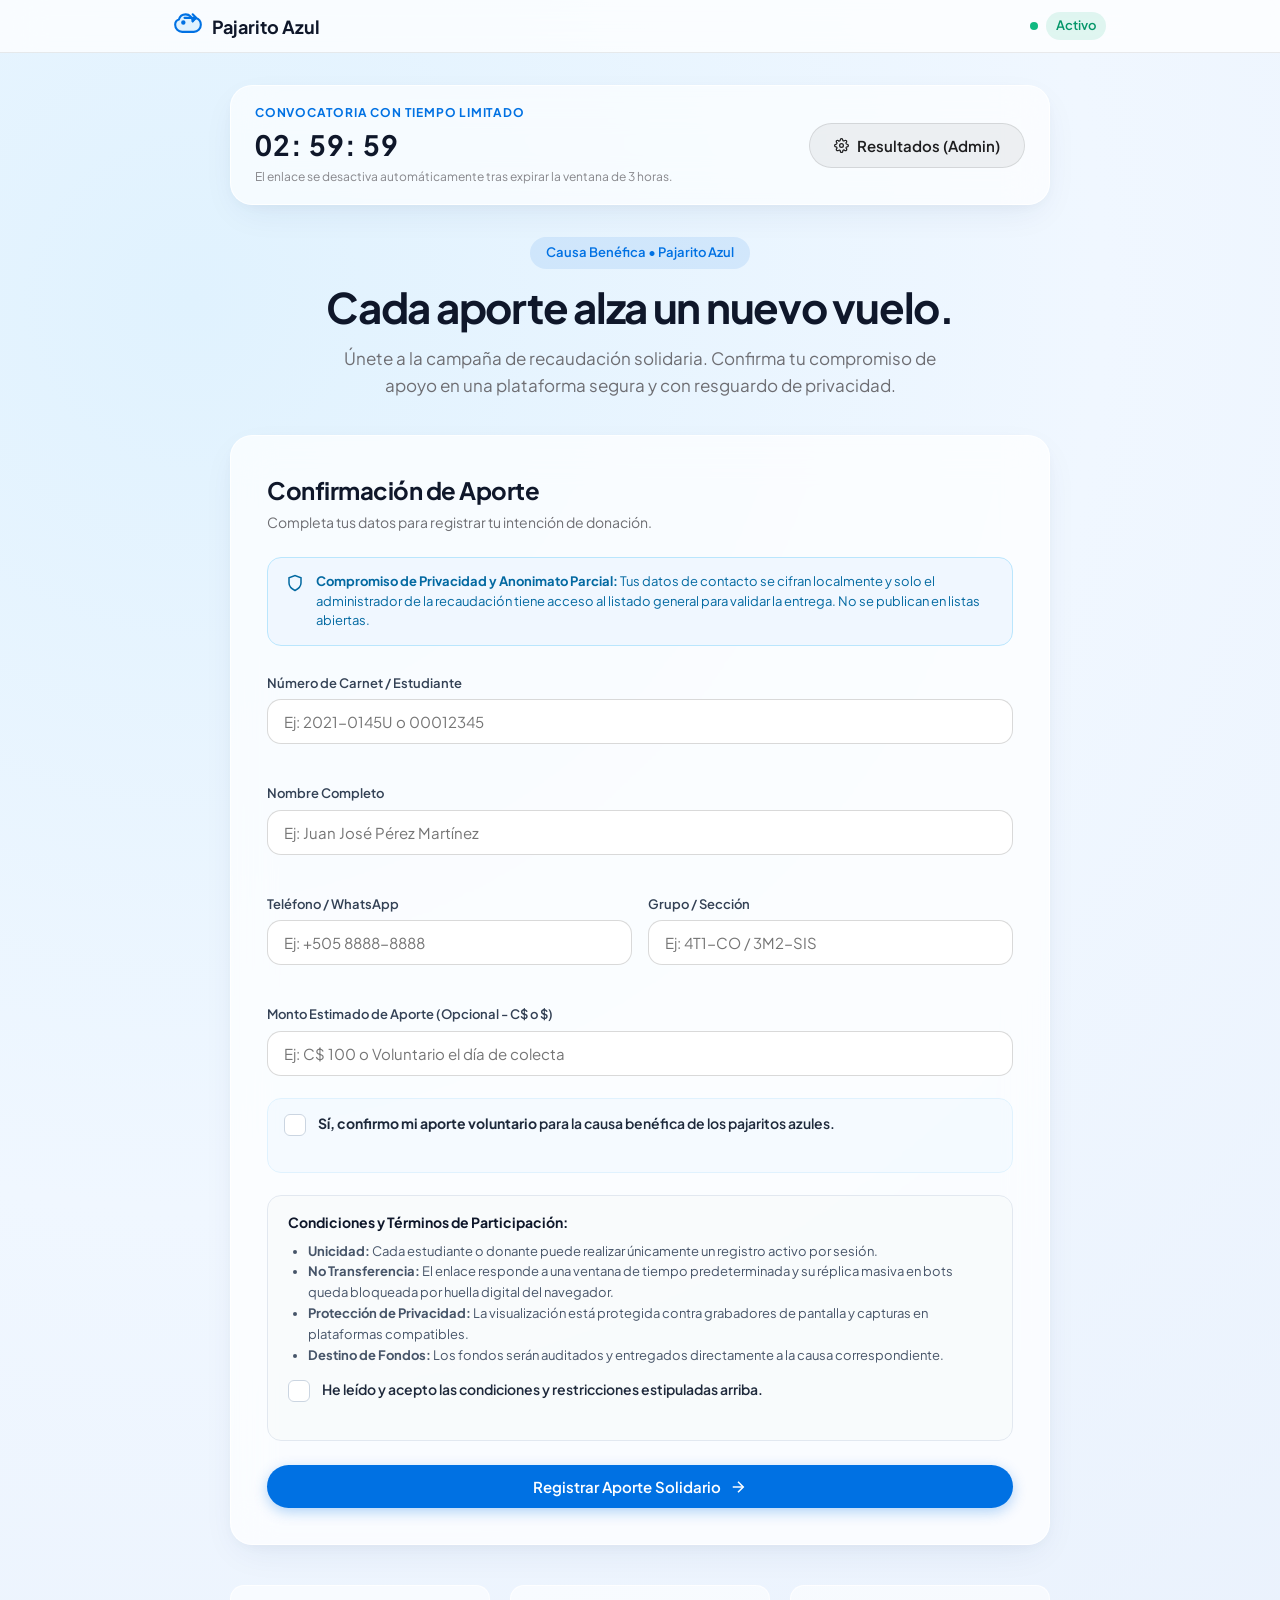
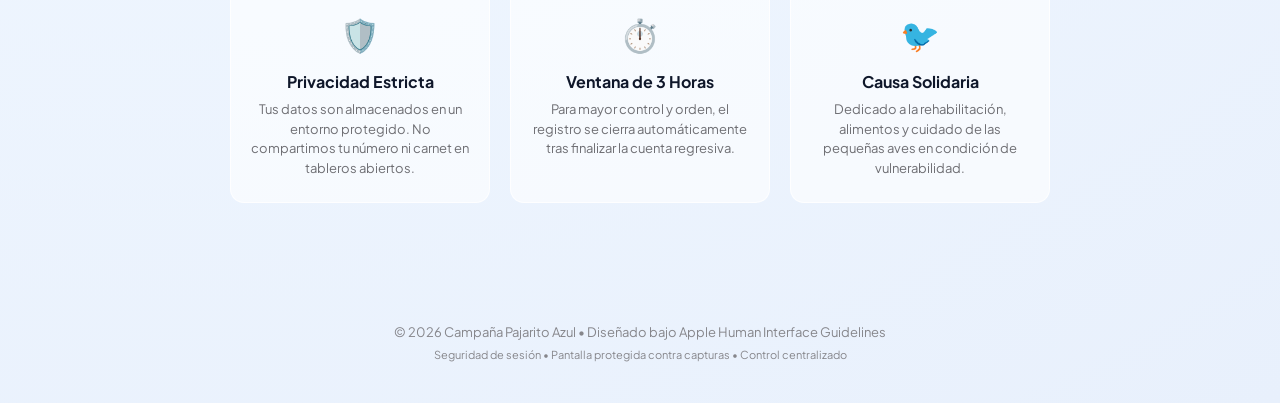
==== commit 38d77bb1: "Agregue Admin y mejore lo que ya estaba" ====
--- a/index.html
+++ b/index.html
@@ -3,69 +3,80 @@
 <head>
   <meta charset="UTF-8" />
   <meta name="viewport" content="width=device-width, initial-scale=1.0, maximum-scale=1.0, user-scalable=no" />
-  <title>Inscripción y Aporte Solidario | Convocatoria</title>
+  <title>Campaña Pajarito Azul | Solidaridad Estudiantil</title>
   <link rel="stylesheet" href="css/styles.css" />
+  <!-- Tipografía estilo SF Pro / Apple Inter -->
   <link rel="preconnect" href="https://fonts.googleapis.com">
   <link rel="preconnect" href="https://fonts.gstatic.com" crossorigin>
   <link href="https://fonts.googleapis.com/css2?family=Plus+Jakarta+Sans:wght@300;400;500;600;700&display=swap" rel="stylesheet">
 </head>
 <body class="apple-hig-root">
-  <!-- Cortina Anti-Captura / Blockscreen Overlay -->
+  <!-- Capa de Bloqueo Anti-Captura / Blockscreen Overlay -->
   <div id="security-curtain" class="security-curtain" aria-hidden="true">
     <div class="security-message">
       <div class="security-icon">🔒</div>
-      <h2>Visualización Protegida</h2>
-      <p>Por políticas de privacidad, las capturas de pantalla, grabación o cambio de ventana están restringidas en este formulario.</p>
+      <h2>Contenido Protegido</h2>
+      <p>Por políticas de privacidad, las capturas de pantalla e inspección visual externa están restringidas en esta sesión.</p>
     </div>
   </div>
 
+  <!-- Contenedor Principal con efecto Apple Glass -->
   <div id="app-container" class="app-container">
-    <!-- Navbar Minimalista Estilo Apple Glass -->
+    
+    <!-- Navbar / Header minimalista -->
     <header class="glass-nav">
       <div class="nav-content">
         <div class="brand">
-          <div class="brand-symbol">
-            <svg width="22" height="22" viewBox="0 0 24 24" fill="none" stroke="currentColor" stroke-width="2.2">
-              <path d="M12 2v20M17 5H9.5a3.5 3.5 0 0 0 0 7h5a3.5 3.5 0 0 1 0 7H6"/>
-            </svg>
-          </div>
-          <span class="brand-title">Recaudación Solidaria</span>
+          <svg class="bird-logo" viewBox="0 0 24 24" fill="none" stroke="currentColor" stroke-width="1.8" stroke-linecap="round" stroke-linejoin="round">
+            <path d="M16 8c0-3.3-2.7-6-6-6a6 6 0 0 0-5.8 4.5C2.5 7 1 8.8 1 11c0 3.3 2.7 6 6 6h10c3.3 0 6-2.7 6-6 0-2.8-1.9-5.1-4.5-5.8A6 6 0 0 0 16 8z"/>
+            <path d="M16 8l3-3m0 0l-3-3m3 3H9"/>
+            <circle cx="8" cy="9" r="1" fill="currentColor"/>
+          </svg>
+          <span class="brand-title">Pajarito Azul</span>
         </div>
         <div class="nav-status">
-          <span id="session-dot" class="pulse-dot"></span>
-          <span id="session-badge" class="session-badge">Convocatoria Activa</span>
+          <span class="pulse-dot"></span>
+          <span id="session-badge" class="session-badge">Activo</span>
         </div>
       </div>
     </header>
 
+    <!-- Main Content -->
     <main class="main-wrapper">
-      <!-- Indicador de Tiempo Restante (Sincronizado con el Admin) -->
-      <section id="timer-bar" class="timer-banner-card">
+      
+      <!-- Banner Temporizador (Ventana de 3 Horas) -->
+      <section class="timer-banner-card">
         <div class="timer-info">
-          <span class="timer-label">Ventana de Recepción Habilitada</span>
+          <span class="timer-label">Convocatoria con Tiempo Limitado</span>
           <div class="countdown-display">
-            <span id="hours">00</span><span class="colon">:</span>
-            <span id="minutes">00</span><span class="colon">:</span>
-            <span id="seconds">00</span>
-          </div>
-          <p class="timer-subtext">El formulario se desactiva de forma automática al expirar el tiempo programado.</p>
-        </div>
-      </section>
-
-      <!-- Pantalla cuando la convocatoria ha expirado o el admin la pausó -->
-      <section id="expired-view" class="glass-card state-expired-view hidden">
+            <span id="hours">02</span><span class="colon">:</span>
+            <span id="minutes">59</span><span class="colon">:</span>
+            <span id="seconds">59</span>
+          </div>
+          <p class="timer-subtext">El enlace se desactiva automáticamente tras expirar la ventana de 3 horas.</p>
+        </div>
+        <div class="admin-quick-access">
+          <button id="admin-trigger-btn" class="pill-btn secondary-btn" title="Panel de Administración">
+            <svg width="15" height="15" viewBox="0 0 24 24" fill="none" stroke="currentColor" stroke-width="2"><path d="M12 15a3 3 0 1 0 0-6 3 3 0 0 0 0 6Z"/><path d="M19.4 15a1.65 1.65 0 0 0 .33 1.82l.06.06a2 2 0 0 1 0 2.83 2 2 0 0 1-2.83 0l-.06-.06a1.65 1.65 0 0 0-1.82-.33 1.65 1.65 0 0 0-1 1.51V21a2 2 0 0 1-2 2 2 2 0 0 1-2-2v-.09A1.65 1.65 0 0 0 9 19.4a1.65 1.65 0 0 0-1.82.33l-.06.06a2 2 0 0 1-2.83 0 2 2 0 0 1 0-2.83l.06-.06a1.65 1.65 0 0 0 .33-1.82 1.65 1.65 0 0 0-1.51-1H3a2 2 0 0 1-2-2 2 2 0 0 1 2-2h.09A1.65 1.65 0 0 0 4.6 9a1.65 1.65 0 0 0-.33-1.82l-.06-.06a2 2 0 0 1 0-2.83 2 2 0 0 1 2.83 0l.06.06a1.65 1.65 0 0 0 1.82.33H9a1.65 1.65 0 0 0 1-1.51V3a2 2 0 0 1 2-2 2 2 0 0 1 2 2v.09a1.65 1.65 0 0 0 1 1.51 1.65 1.65 0 0 0 1.82-.33l.06-.06a2 2 0 0 1 2.83 0 2 2 0 0 1 0 2.83l-.06.06a1.65 1.65 0 0 0-.33 1.82V9a1.65 1.65 0 0 0 1.51 1H21a2 2 0 0 1 2 2 2 2 0 0 1-2 2h-.09a1.65 1.65 0 0 0-1.51 1Z"/></svg>
+            Resultados (Admin)
+          </button>
+        </div>
+      </section>
+
+      <!-- Pantalla cuando la convocatoria ha expirado -->
+      <section id="expired-view" class="card glass-card state-expired-view hidden">
         <div class="state-icon">⏳</div>
-        <h2>Convocatoria Cerrada</h2>
-        <p>El enlace de registro no se encuentra habilitado en este momento o ha finalizado su periodo asignado.</p>
-        <p class="small-text mt-2">Ponte en contacto con el encargado de la recaudación si necesitas registrar tu aporte.</p>
+        <h2>Enlace Finalizado</h2>
+        <p>El periodo de recolección de 3 horas ha concluido o el administrador ha cerrado la recepción de confirmaciones.</p>
+        <button id="expired-view-admin-btn" class="pill-btn primary-btn">Ingresar al Panel de Resultados</button>
       </section>
 
       <!-- Hero Section -->
       <section id="hero-section" class="hero-section">
-        <div class="badge-pill">Fondo Solidario • Apoyo Estudiantil</div>
-        <h1 class="hero-title">Confirmación de Aporte Voluntario</h1>
+        <div class="badge-pill">Causa Benéfica &bull; Pajarito Azul</div>
+        <h1 class="hero-title">Cada aporte alza un nuevo vuelo.</h1>
         <p class="hero-desc">
-          Registra tu intención de colaboración. Cuando acudas a entregar tu aporte en físico o digital, serás verificado al instante mediante tu número de carnet o código de comprobante.
+          Únete a la campaña de recaudación solidaria. Confirma tu compromiso de apoyo en una plataforma segura y con resguardo de privacidad.
         </p>
       </section>
 
@@ -73,18 +84,16 @@
       <section id="form-section" class="form-container">
         <div class="glass-card">
           <div class="card-header">
-            <h2 class="card-title">Datos del Participante</h2>
-            <p class="card-subtitle">Completa tus datos para conciliar tu donación al momento de la entrega.</p>
+            <h2 class="card-title">Confirmación de Aporte</h2>
+            <p class="card-subtitle">Completa tus datos para registrar tu intención de donación.</p>
           </div>
 
           <!-- Medidas de anonimato y restricciones -->
           <div class="privacy-notice">
-            <svg width="20" height="20" viewBox="0 0 24 24" fill="none" stroke="currentColor" stroke-width="2">
-              <path d="M12 22s8-4 8-10V5l-8-3-8 3v7c0 6 8 10 8 10z"/>
-            </svg>
+            <svg width="18" height="18" viewBox="0 0 24 24" fill="none" stroke="currentColor" stroke-width="2"><path d="M12 22s8-4 8-10V5l-8-3-8 3v7c0 6 8 10 8 10z"/></svg>
             <div>
-              <strong>Protección y Registro Seguro:</strong>
-              Tus datos son almacenados en el repositorio privado de control en tiempo real. Nadie podrá ver la lista completa excepto la persona encargada de recibir las entregas.
+              <strong>Compromiso de Privacidad y Anonimato Parcial:</strong>
+              Tus datos de contacto se cifran localmente y solo el administrador de la recaudación tiene acceso al listado general para validar la entrega. No se publican en listas abiertas.
             </div>
           </div>
 
@@ -92,7 +101,7 @@
             <!-- Carnet / Número de Estudiante -->
             <div class="form-group">
               <label for="studentId">Número de Carnet / Estudiante</label>
-              <input type="text" id="studentId" name="studentId" placeholder="Ej: 2021-0145U o 0012345" required />
+              <input type="text" id="studentId" name="studentId" placeholder="Ej: 2021-0145U o 00012345" required />
               <span class="error-msg" id="studentId-error"></span>
             </div>
 
@@ -114,16 +123,15 @@
               <!-- Grupo -->
               <div class="form-group col-half">
                 <label for="group">Grupo / Sección</label>
-                <input type="text" id="group" name="group" placeholder="Ej: 4T1-SIS / 2M1-CO" required />
+                <input type="text" id="group" name="group" placeholder="Ej: 4T1-CO / 3M2-SIS" required />
                 <span class="error-msg" id="group-error"></span>
               </div>
             </div>
 
             <!-- Monto Estimado Voluntario -->
             <div class="form-group">
-              <label for="amount">Monto Estimado de Aporte (C$ o $)</label>
-              <input type="text" id="amount" name="amount" placeholder="Ej: C$ 100 / $5 / Aporte voluntario" required />
-              <span class="error-msg" id="amount-error"></span>
+              <label for="amount">Monto Estimado de Aporte (Opcional - C$ o $)</label>
+              <input type="text" id="amount" name="amount" placeholder="Ej: C$ 100 o Voluntario el día de colecta" />
             </div>
 
             <!-- Check Obligatorio de Confirmación de Aporte -->
@@ -132,7 +140,7 @@
                 <input type="checkbox" id="commitmentCheck" name="commitmentCheck" required />
                 <span class="checkmark"></span>
                 <span class="checkbox-label">
-                  <strong>Sí, confirmo formalmente mi compromiso de aporte voluntario</strong> para la presente causa solidaria.
+                  <strong>Sí, confirmo mi aporte voluntario</strong> para la causa benéfica de los pajaritos azules.
                 </span>
               </label>
               <span class="error-msg" id="commitmentCheck-error"></span>
@@ -140,68 +148,149 @@
 
             <!-- Condiciones y Restricciones -->
             <div class="terms-card">
-              <h4>Condiciones y Políticas de Registro:</h4>
+              <h4>Condiciones y Términos de Participación:</h4>
               <ul>
-                <li><strong>Registro Único:</strong> Cada número de carnet solo puede tener un registro de compromiso activo.</li>
-                <li><strong>Validación de Entrega:</strong> Al momento de entregar el dinero en físico o vía transferencia, presenta tu código de comprobante generado.</li>
-                <li><strong>Seguridad de Pantalla:</strong> La captura o grabación de pantalla queda deshabilitada por medidas de privacidad.</li>
+                <li><strong>Unicidad:</strong> Cada estudiante o donante puede realizar únicamente un registro activo por sesión.</li>
+                <li><strong>No Transferencia:</strong> El enlace responde a una ventana de tiempo predeterminada y su réplica masiva en bots queda bloqueada por huella digital del navegador.</li>
+                <li><strong>Protección de Privacidad:</strong> La visualización está protegida contra grabadores de pantalla y capturas en plataformas compatibles.</li>
+                <li><strong>Destino de Fondos:</strong> Los fondos serán auditados y entregados directamente a la causa correspondiente.</li>
               </ul>
               
               <label class="custom-checkbox mt-3">
                 <input type="checkbox" id="termsCheck" name="termsCheck" required />
                 <span class="checkmark"></span>
-                <span class="checkbox-label">He leído y acepto las condiciones de entrega y verificación.</span>
+                <span class="checkbox-label">He leído y acepto las condiciones y restricciones estipuladas arriba.</span>
               </label>
               <span class="error-msg" id="termsCheck-error"></span>
             </div>
 
             <button type="submit" id="submit-btn" class="pill-btn primary-btn full-width">
-              <span>Confirmar Mi Aporte Solidario</span>
-              <svg width="18" height="18" viewBox="0 0 24 24" fill="none" stroke="currentColor" stroke-width="2">
-                <path d="M5 12h14"/><path d="m12 5 7 7-7 7"/>
-              </svg>
+              <span>Registrar Aporte Solidario</span>
+              <svg width="18" height="18" viewBox="0 0 24 24" fill="none" stroke="currentColor" stroke-width="2"><path d="M5 12h14"/><path d="m12 5 7 7-7 7"/></svg>
             </button>
           </form>
 
           <!-- Mensaje de Éxito / Comprobante -->
           <div id="success-box" class="success-box hidden">
             <div class="success-icon-badge">✓</div>
-            <h3>¡Compromiso Registrado!</h3>
-            <p>Guarda este código para cuando pases a entregar tu aporte en físico o digital:</p>
-            <div class="token-badge" id="receipt-code">REC-000000</div>
-            <p class="small-text mt-3">Tu información ya fue enviada a la lista de verificación del administrador. Puedes cerrar esta ventana con total tranquilidad.</p>
-          </div>
-        </div>
-      </section>
-
-      <!-- Características Destacadas -->
+            <h3>¡Inscripción Exitosa!</h3>
+            <p>Tu intención de aporte ha sido resguardada satisfactoriamente con código anónimo:</p>
+            <div class="token-badge" id="receipt-code">PB-938210</div>
+            <p class="small-text">Gracias por tu generosidad. Puedes cerrar esta ventana con total tranquilidad.</p>
+          </div>
+        </div>
+      </section>
+
+      <!-- Características Destacadas (Apple 3-Column Glass) -->
       <section class="features-grid">
         <div class="feature-item">
           <div class="feature-icon">🛡️</div>
           <h3>Privacidad Estricta</h3>
-          <p>Tus datos son almacenados en un entorno protegido. No se publican en listas abiertas.</p>
+          <p>Tus datos son almacenados en un entorno protegido. No compartimos tu número ni carnet en tableros abiertos.</p>
         </div>
         <div class="feature-item">
           <div class="feature-icon">⏱️</div>
-          <h3>Ventana de Tiempo</h3>
-          <p>Para mayor orden, el registro se cierra automáticamente tras finalizar la cuenta regresiva.</p>
+          <h3>Ventana de 3 Horas</h3>
+          <p>Para mayor control y orden, el registro se cierra automáticamente tras finalizar la cuenta regresiva.</p>
         </div>
         <div class="feature-item">
-          <div class="feature-icon">🤝</div>
+          <div class="feature-icon">🐦</div>
           <h3>Causa Solidaria</h3>
-          <p>Los fondos serán auditados y conciliados directamente por los encargados asignados.</p>
-        </div>
-      </section>
+          <p>Dedicado a la rehabilitación, alimentos y cuidado de las pequeñas aves en condición de vulnerabilidad.</p>
+        </div>
+      </section>
+
     </main>
 
     <!-- Footer -->
     <footer class="site-footer">
-      <p>© 2026 Recaudación Solidaria Estudiantil • Diseñado bajo Apple Human Interface Guidelines</p>
-      <p class="footer-sub">Seguridad de sesión • Pantalla protegida contra capturas • Control centralizado</p>
+      <p>© 2026 Campaña Pajarito Azul &bull; Diseñado bajo Apple Human Interface Guidelines</p>
+      <p class="footer-sub">Seguridad de sesión &bull; Pantalla protegida contra capturas &bull; Control centralizado</p>
     </footer>
+
   </div>
 
+  <!-- MODAL: Panel de Administración & Resultados -->
+  <div id="admin-modal" class="modal-backdrop hidden">
+    <div class="modal-window glass-card">
+      <div class="modal-header">
+        <div>
+          <h3>Panel Administrativo & Resultados</h3>
+          <span class="modal-subtitle">Gestiona la duración del enlace y exporta los datos recolectados.</span>
+        </div>
+        <button id="close-admin-btn" class="close-icon-btn">&times;</button>
+      </div>
+
+      <div class="modal-body">
+        <!-- Control de Acceso / Password (por defecto: admin123) -->
+        <div id="admin-auth-view">
+          <p class="info-alert">Para ver los resultados o configurar la activación del link, ingresa la clave de acceso:</p>
+          <div class="form-group">
+            <input type="password" id="admin-pass-input" placeholder="Clave de acceso (Por defecto: admin123)" />
+            <span class="error-msg" id="admin-pass-error"></span>
+          </div>
+          <button id="btn-login-admin" class="pill-btn primary-btn full-width">Desbloquear Panel</button>
+        </div>
+
+        <!-- Vista Dashboard Admin -->
+        <div id="admin-dashboard-view" class="hidden">
+          <!-- Control del Temporizador de 3 Horas -->
+          <div class="admin-control-box">
+            <h4>Control del Enlace Activo</h4>
+            <div class="admin-btn-group">
+              <button id="btn-toggle-status" class="pill-btn secondary-btn">Desactivar Enlace Ahora</button>
+              <button id="btn-reset-timer" class="pill-btn secondary-btn">Reiniciar Ventana de 3 Horas</button>
+            </div>
+            <p id="admin-link-info" class="small-text mt-2"></p>
+          </div>
+
+          <!-- Estadísticas Rápidas -->
+          <div class="stats-row">
+            <div class="stat-card">
+              <span class="stat-number" id="total-registrations">0</span>
+              <span class="stat-label">Total Inscritos</span>
+            </div>
+            <div class="stat-card">
+              <span class="stat-number" id="total-commitments">0</span>
+              <span class="stat-label">Aportes Confirmados</span>
+            </div>
+          </div>
+
+          <!-- Tabla de Resultados -->
+          <div class="table-container">
+            <h4>Registros Obtenidos:</h4>
+            <table class="data-table" id="results-table">
+              <thead>
+                <tr>
+                  <th>Hora</th>
+                  <th>Carnet</th>
+                  <th>Nombre</th>
+                  <th>Teléfono</th>
+                  <th>Grupo</th>
+                  <th>Monto</th>
+                  <th>Check</th>
+                </tr>
+              </thead>
+              <tbody id="results-table-body">
+                <!-- Se llena con JavaScript -->
+              </tbody>
+            </table>
+          </div>
+
+          <!-- Acciones de Exportación -->
+          <div class="export-actions">
+            <button id="btn-export-csv" class="pill-btn primary-btn">
+              <svg width="15" height="15" viewBox="0 0 24 24" fill="none" stroke="currentColor" stroke-width="2"><path d="M21 15v4a2 2 0 0 1-2 2H5a2 2 0 0 1-2-2v-4"/><polyline points="7 10 12 15 17 10"/><line x1="12" y1="15" x2="12" y2="3"/></svg>
+              Descargar Datos (CSV)
+            </button>
+            <button id="btn-clear-data" class="pill-btn danger-btn">Limpiar Datos</button>
+          </div>
+        </div>
+      </div>
+    </div>
+  </div>
+
   <script src="js/security.js"></script>
-  <script src="js/donor.js"></script>
+  <script src="js/app.js"></script>
 </body>
-</html>+</html>
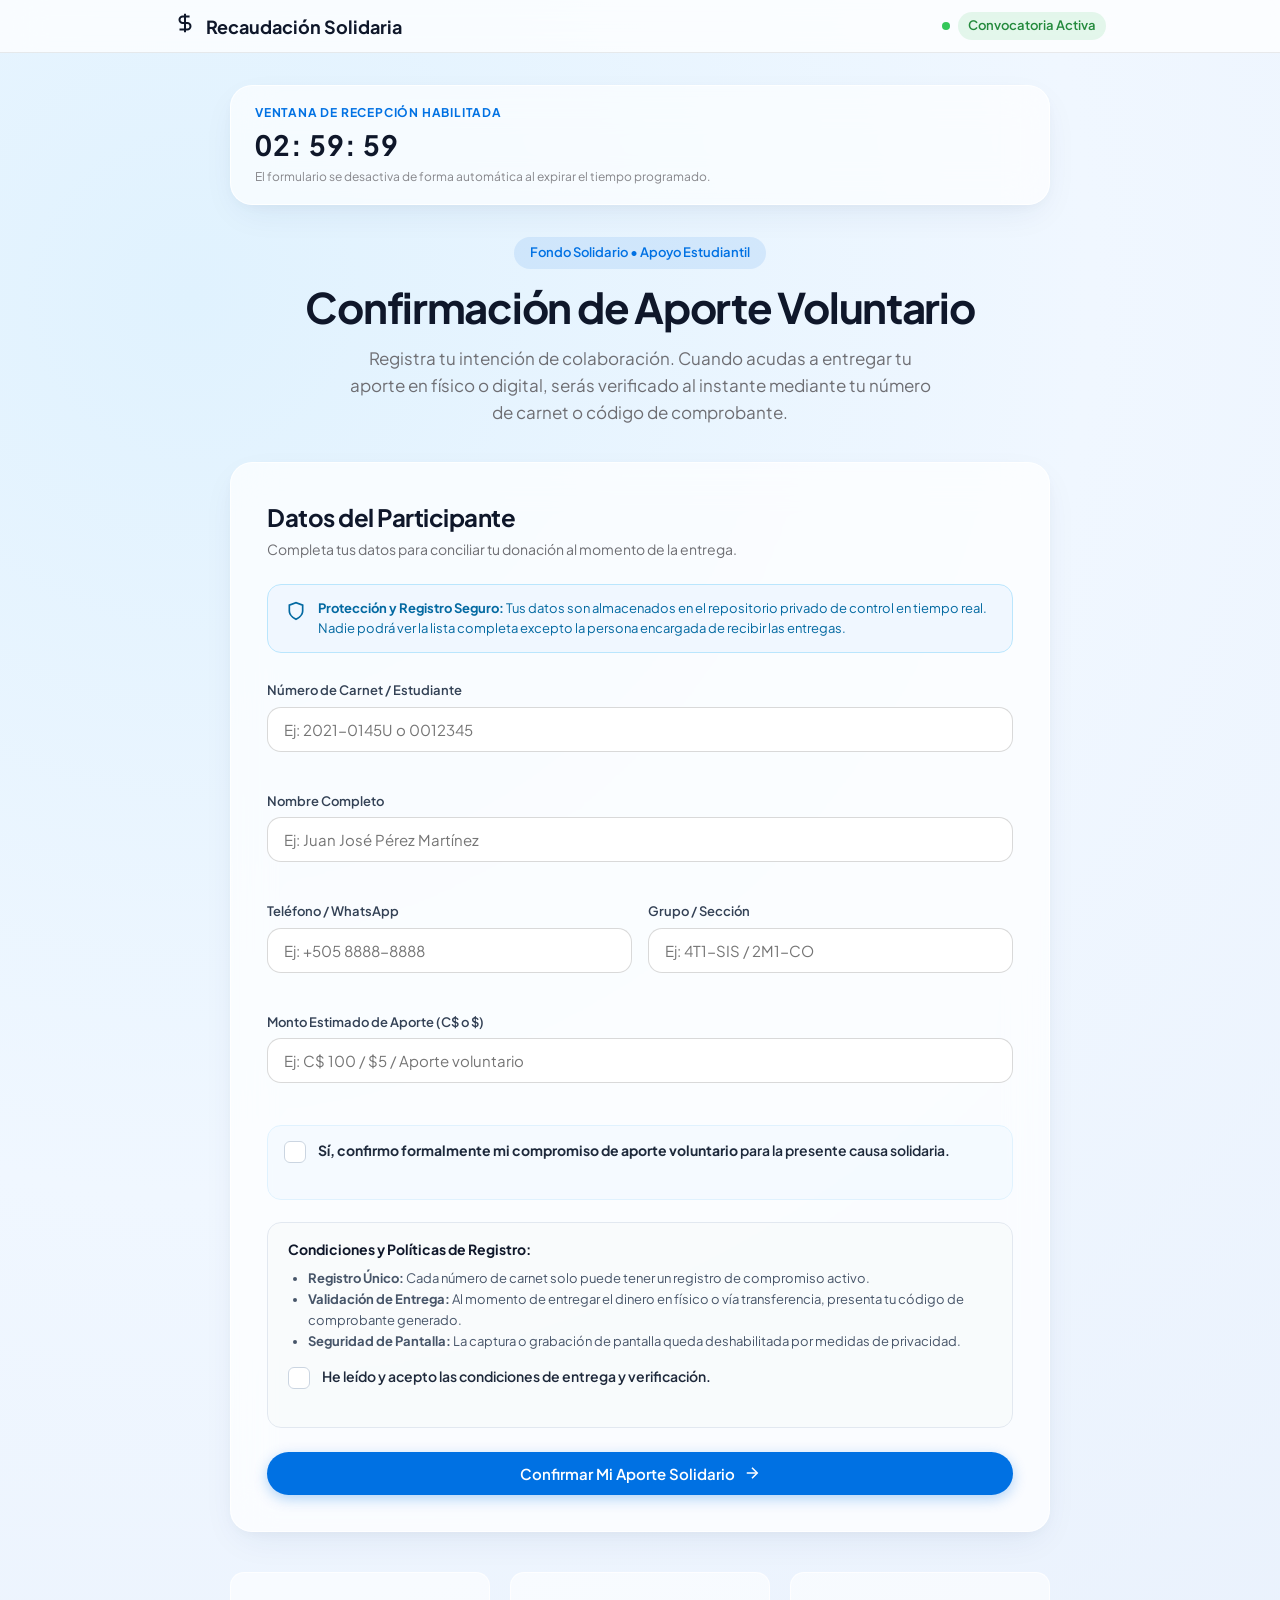
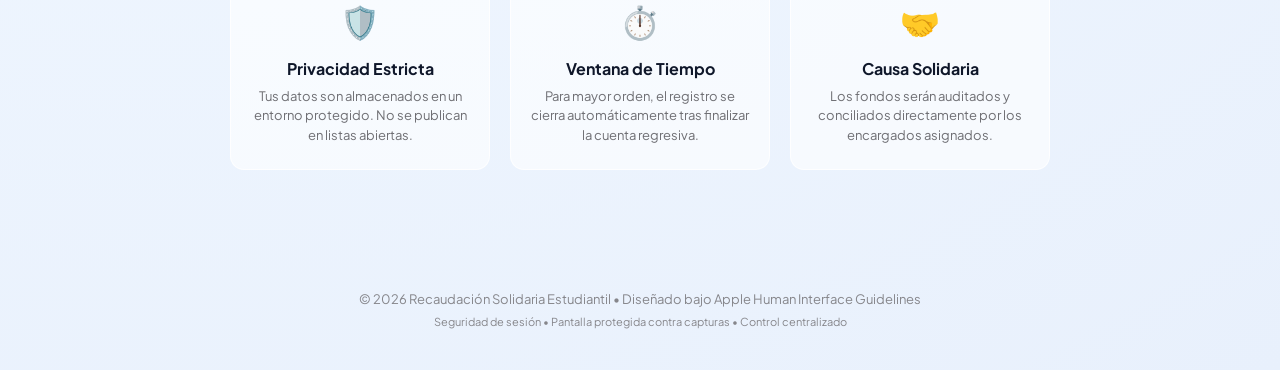
==== commit 4fadd757: "Updates de todo se pusieron admins y mas cosas" ====
--- a/index.html
+++ b/index.html
@@ -3,80 +3,69 @@
 <head>
   <meta charset="UTF-8" />
   <meta name="viewport" content="width=device-width, initial-scale=1.0, maximum-scale=1.0, user-scalable=no" />
-  <title>Campaña Pajarito Azul | Solidaridad Estudiantil</title>
+  <title>Inscripción y Aporte Solidario | Convocatoria</title>
   <link rel="stylesheet" href="css/styles.css" />
-  <!-- Tipografía estilo SF Pro / Apple Inter -->
   <link rel="preconnect" href="https://fonts.googleapis.com">
   <link rel="preconnect" href="https://fonts.gstatic.com" crossorigin>
   <link href="https://fonts.googleapis.com/css2?family=Plus+Jakarta+Sans:wght@300;400;500;600;700&display=swap" rel="stylesheet">
 </head>
 <body class="apple-hig-root">
-  <!-- Capa de Bloqueo Anti-Captura / Blockscreen Overlay -->
+  <!-- Cortina Anti-Captura / Blockscreen Overlay -->
   <div id="security-curtain" class="security-curtain" aria-hidden="true">
     <div class="security-message">
       <div class="security-icon">🔒</div>
-      <h2>Contenido Protegido</h2>
-      <p>Por políticas de privacidad, las capturas de pantalla e inspección visual externa están restringidas en esta sesión.</p>
+      <h2>Visualización Protegida</h2>
+      <p>Por políticas de privacidad, las capturas de pantalla, grabación o cambio de ventana están restringidas en este formulario.</p>
     </div>
   </div>
 
-  <!-- Contenedor Principal con efecto Apple Glass -->
   <div id="app-container" class="app-container">
-    
-    <!-- Navbar / Header minimalista -->
+    <!-- Navbar Minimalista Estilo Apple Glass -->
     <header class="glass-nav">
       <div class="nav-content">
         <div class="brand">
-          <svg class="bird-logo" viewBox="0 0 24 24" fill="none" stroke="currentColor" stroke-width="1.8" stroke-linecap="round" stroke-linejoin="round">
-            <path d="M16 8c0-3.3-2.7-6-6-6a6 6 0 0 0-5.8 4.5C2.5 7 1 8.8 1 11c0 3.3 2.7 6 6 6h10c3.3 0 6-2.7 6-6 0-2.8-1.9-5.1-4.5-5.8A6 6 0 0 0 16 8z"/>
-            <path d="M16 8l3-3m0 0l-3-3m3 3H9"/>
-            <circle cx="8" cy="9" r="1" fill="currentColor"/>
-          </svg>
-          <span class="brand-title">Pajarito Azul</span>
+          <div class="brand-symbol">
+            <svg width="22" height="22" viewBox="0 0 24 24" fill="none" stroke="currentColor" stroke-width="2.2">
+              <path d="M12 2v20M17 5H9.5a3.5 3.5 0 0 0 0 7h5a3.5 3.5 0 0 1 0 7H6"/>
+            </svg>
+          </div>
+          <span class="brand-title">Recaudación Solidaria</span>
         </div>
         <div class="nav-status">
-          <span class="pulse-dot"></span>
-          <span id="session-badge" class="session-badge">Activo</span>
+          <span id="session-dot" class="pulse-dot"></span>
+          <span id="session-badge" class="session-badge">Convocatoria Activa</span>
         </div>
       </div>
     </header>
 
-    <!-- Main Content -->
     <main class="main-wrapper">
-      
-      <!-- Banner Temporizador (Ventana de 3 Horas) -->
-      <section class="timer-banner-card">
+      <!-- Indicador de Tiempo Restante (Sincronizado con el Admin) -->
+      <section id="timer-bar" class="timer-banner-card">
         <div class="timer-info">
-          <span class="timer-label">Convocatoria con Tiempo Limitado</span>
+          <span class="timer-label">Ventana de Recepción Habilitada</span>
           <div class="countdown-display">
-            <span id="hours">02</span><span class="colon">:</span>
-            <span id="minutes">59</span><span class="colon">:</span>
-            <span id="seconds">59</span>
-          </div>
-          <p class="timer-subtext">El enlace se desactiva automáticamente tras expirar la ventana de 3 horas.</p>
-        </div>
-        <div class="admin-quick-access">
-          <button id="admin-trigger-btn" class="pill-btn secondary-btn" title="Panel de Administración">
-            <svg width="15" height="15" viewBox="0 0 24 24" fill="none" stroke="currentColor" stroke-width="2"><path d="M12 15a3 3 0 1 0 0-6 3 3 0 0 0 0 6Z"/><path d="M19.4 15a1.65 1.65 0 0 0 .33 1.82l.06.06a2 2 0 0 1 0 2.83 2 2 0 0 1-2.83 0l-.06-.06a1.65 1.65 0 0 0-1.82-.33 1.65 1.65 0 0 0-1 1.51V21a2 2 0 0 1-2 2 2 2 0 0 1-2-2v-.09A1.65 1.65 0 0 0 9 19.4a1.65 1.65 0 0 0-1.82.33l-.06.06a2 2 0 0 1-2.83 0 2 2 0 0 1 0-2.83l.06-.06a1.65 1.65 0 0 0 .33-1.82 1.65 1.65 0 0 0-1.51-1H3a2 2 0 0 1-2-2 2 2 0 0 1 2-2h.09A1.65 1.65 0 0 0 4.6 9a1.65 1.65 0 0 0-.33-1.82l-.06-.06a2 2 0 0 1 0-2.83 2 2 0 0 1 2.83 0l.06.06a1.65 1.65 0 0 0 1.82.33H9a1.65 1.65 0 0 0 1-1.51V3a2 2 0 0 1 2-2 2 2 0 0 1 2 2v.09a1.65 1.65 0 0 0 1 1.51 1.65 1.65 0 0 0 1.82-.33l.06-.06a2 2 0 0 1 2.83 0 2 2 0 0 1 0 2.83l-.06.06a1.65 1.65 0 0 0-.33 1.82V9a1.65 1.65 0 0 0 1.51 1H21a2 2 0 0 1 2 2 2 2 0 0 1-2 2h-.09a1.65 1.65 0 0 0-1.51 1Z"/></svg>
-            Resultados (Admin)
-          </button>
-        </div>
-      </section>
-
-      <!-- Pantalla cuando la convocatoria ha expirado -->
-      <section id="expired-view" class="card glass-card state-expired-view hidden">
+            <span id="hours">00</span><span class="colon">:</span>
+            <span id="minutes">00</span><span class="colon">:</span>
+            <span id="seconds">00</span>
+          </div>
+          <p class="timer-subtext">El formulario se desactiva de forma automática al expirar el tiempo programado.</p>
+        </div>
+      </section>
+
+      <!-- Pantalla cuando la convocatoria ha expirado o el admin la pausó -->
+      <section id="expired-view" class="glass-card state-expired-view hidden">
         <div class="state-icon">⏳</div>
-        <h2>Enlace Finalizado</h2>
-        <p>El periodo de recolección de 3 horas ha concluido o el administrador ha cerrado la recepción de confirmaciones.</p>
-        <button id="expired-view-admin-btn" class="pill-btn primary-btn">Ingresar al Panel de Resultados</button>
+        <h2>Convocatoria Cerrada</h2>
+        <p>El enlace de registro no se encuentra habilitado en este momento o ha finalizado su periodo asignado.</p>
+        <p class="small-text mt-2">Ponte en contacto con el encargado de la recaudación si necesitas registrar tu aporte.</p>
       </section>
 
       <!-- Hero Section -->
       <section id="hero-section" class="hero-section">
-        <div class="badge-pill">Causa Benéfica &bull; Pajarito Azul</div>
-        <h1 class="hero-title">Cada aporte alza un nuevo vuelo.</h1>
+        <div class="badge-pill">Fondo Solidario • Apoyo Estudiantil</div>
+        <h1 class="hero-title">Confirmación de Aporte Voluntario</h1>
         <p class="hero-desc">
-          Únete a la campaña de recaudación solidaria. Confirma tu compromiso de apoyo en una plataforma segura y con resguardo de privacidad.
+          Registra tu intención de colaboración. Cuando acudas a entregar tu aporte en físico o digital, serás verificado al instante mediante tu número de carnet o código de comprobante.
         </p>
       </section>
 
@@ -84,16 +73,18 @@
       <section id="form-section" class="form-container">
         <div class="glass-card">
           <div class="card-header">
-            <h2 class="card-title">Confirmación de Aporte</h2>
-            <p class="card-subtitle">Completa tus datos para registrar tu intención de donación.</p>
+            <h2 class="card-title">Datos del Participante</h2>
+            <p class="card-subtitle">Completa tus datos para conciliar tu donación al momento de la entrega.</p>
           </div>
 
           <!-- Medidas de anonimato y restricciones -->
           <div class="privacy-notice">
-            <svg width="18" height="18" viewBox="0 0 24 24" fill="none" stroke="currentColor" stroke-width="2"><path d="M12 22s8-4 8-10V5l-8-3-8 3v7c0 6 8 10 8 10z"/></svg>
+            <svg width="20" height="20" viewBox="0 0 24 24" fill="none" stroke="currentColor" stroke-width="2">
+              <path d="M12 22s8-4 8-10V5l-8-3-8 3v7c0 6 8 10 8 10z"/>
+            </svg>
             <div>
-              <strong>Compromiso de Privacidad y Anonimato Parcial:</strong>
-              Tus datos de contacto se cifran localmente y solo el administrador de la recaudación tiene acceso al listado general para validar la entrega. No se publican en listas abiertas.
+              <strong>Protección y Registro Seguro:</strong>
+              Tus datos son almacenados en el repositorio privado de control en tiempo real. Nadie podrá ver la lista completa excepto la persona encargada de recibir las entregas.
             </div>
           </div>
 
@@ -101,7 +92,7 @@
             <!-- Carnet / Número de Estudiante -->
             <div class="form-group">
               <label for="studentId">Número de Carnet / Estudiante</label>
-              <input type="text" id="studentId" name="studentId" placeholder="Ej: 2021-0145U o 00012345" required />
+              <input type="text" id="studentId" name="studentId" placeholder="Ej: 2021-0145U o 0012345" required />
               <span class="error-msg" id="studentId-error"></span>
             </div>
 
@@ -123,15 +114,16 @@
               <!-- Grupo -->
               <div class="form-group col-half">
                 <label for="group">Grupo / Sección</label>
-                <input type="text" id="group" name="group" placeholder="Ej: 4T1-CO / 3M2-SIS" required />
+                <input type="text" id="group" name="group" placeholder="Ej: 4T1-SIS / 2M1-CO" required />
                 <span class="error-msg" id="group-error"></span>
               </div>
             </div>
 
             <!-- Monto Estimado Voluntario -->
             <div class="form-group">
-              <label for="amount">Monto Estimado de Aporte (Opcional - C$ o $)</label>
-              <input type="text" id="amount" name="amount" placeholder="Ej: C$ 100 o Voluntario el día de colecta" />
+              <label for="amount">Monto Estimado de Aporte (C$ o $)</label>
+              <input type="text" id="amount" name="amount" placeholder="Ej: C$ 100 / $5 / Aporte voluntario" required />
+              <span class="error-msg" id="amount-error"></span>
             </div>
 
             <!-- Check Obligatorio de Confirmación de Aporte -->
@@ -140,7 +132,7 @@
                 <input type="checkbox" id="commitmentCheck" name="commitmentCheck" required />
                 <span class="checkmark"></span>
                 <span class="checkbox-label">
-                  <strong>Sí, confirmo mi aporte voluntario</strong> para la causa benéfica de los pajaritos azules.
+                  <strong>Sí, confirmo formalmente mi compromiso de aporte voluntario</strong> para la presente causa solidaria.
                 </span>
               </label>
               <span class="error-msg" id="commitmentCheck-error"></span>
@@ -148,149 +140,68 @@
 
             <!-- Condiciones y Restricciones -->
             <div class="terms-card">
-              <h4>Condiciones y Términos de Participación:</h4>
+              <h4>Condiciones y Políticas de Registro:</h4>
               <ul>
-                <li><strong>Unicidad:</strong> Cada estudiante o donante puede realizar únicamente un registro activo por sesión.</li>
-                <li><strong>No Transferencia:</strong> El enlace responde a una ventana de tiempo predeterminada y su réplica masiva en bots queda bloqueada por huella digital del navegador.</li>
-                <li><strong>Protección de Privacidad:</strong> La visualización está protegida contra grabadores de pantalla y capturas en plataformas compatibles.</li>
-                <li><strong>Destino de Fondos:</strong> Los fondos serán auditados y entregados directamente a la causa correspondiente.</li>
+                <li><strong>Registro Único:</strong> Cada número de carnet solo puede tener un registro de compromiso activo.</li>
+                <li><strong>Validación de Entrega:</strong> Al momento de entregar el dinero en físico o vía transferencia, presenta tu código de comprobante generado.</li>
+                <li><strong>Seguridad de Pantalla:</strong> La captura o grabación de pantalla queda deshabilitada por medidas de privacidad.</li>
               </ul>
               
               <label class="custom-checkbox mt-3">
                 <input type="checkbox" id="termsCheck" name="termsCheck" required />
                 <span class="checkmark"></span>
-                <span class="checkbox-label">He leído y acepto las condiciones y restricciones estipuladas arriba.</span>
+                <span class="checkbox-label">He leído y acepto las condiciones de entrega y verificación.</span>
               </label>
               <span class="error-msg" id="termsCheck-error"></span>
             </div>
 
             <button type="submit" id="submit-btn" class="pill-btn primary-btn full-width">
-              <span>Registrar Aporte Solidario</span>
-              <svg width="18" height="18" viewBox="0 0 24 24" fill="none" stroke="currentColor" stroke-width="2"><path d="M5 12h14"/><path d="m12 5 7 7-7 7"/></svg>
+              <span>Confirmar Mi Aporte Solidario</span>
+              <svg width="18" height="18" viewBox="0 0 24 24" fill="none" stroke="currentColor" stroke-width="2">
+                <path d="M5 12h14"/><path d="m12 5 7 7-7 7"/>
+              </svg>
             </button>
           </form>
 
           <!-- Mensaje de Éxito / Comprobante -->
           <div id="success-box" class="success-box hidden">
             <div class="success-icon-badge">✓</div>
-            <h3>¡Inscripción Exitosa!</h3>
-            <p>Tu intención de aporte ha sido resguardada satisfactoriamente con código anónimo:</p>
-            <div class="token-badge" id="receipt-code">PB-938210</div>
-            <p class="small-text">Gracias por tu generosidad. Puedes cerrar esta ventana con total tranquilidad.</p>
-          </div>
-        </div>
-      </section>
-
-      <!-- Características Destacadas (Apple 3-Column Glass) -->
+            <h3>¡Compromiso Registrado!</h3>
+            <p>Guarda este código para cuando pases a entregar tu aporte en físico o digital:</p>
+            <div class="token-badge" id="receipt-code">REC-000000</div>
+            <p class="small-text mt-3">Tu información ya fue enviada a la lista de verificación del administrador. Puedes cerrar esta ventana con total tranquilidad.</p>
+          </div>
+        </div>
+      </section>
+
+      <!-- Características Destacadas -->
       <section class="features-grid">
         <div class="feature-item">
           <div class="feature-icon">🛡️</div>
           <h3>Privacidad Estricta</h3>
-          <p>Tus datos son almacenados en un entorno protegido. No compartimos tu número ni carnet en tableros abiertos.</p>
+          <p>Tus datos son almacenados en un entorno protegido. No se publican en listas abiertas.</p>
         </div>
         <div class="feature-item">
           <div class="feature-icon">⏱️</div>
-          <h3>Ventana de 3 Horas</h3>
-          <p>Para mayor control y orden, el registro se cierra automáticamente tras finalizar la cuenta regresiva.</p>
+          <h3>Ventana de Tiempo</h3>
+          <p>Para mayor orden, el registro se cierra automáticamente tras finalizar la cuenta regresiva.</p>
         </div>
         <div class="feature-item">
-          <div class="feature-icon">🐦</div>
+          <div class="feature-icon">🤝</div>
           <h3>Causa Solidaria</h3>
-          <p>Dedicado a la rehabilitación, alimentos y cuidado de las pequeñas aves en condición de vulnerabilidad.</p>
-        </div>
-      </section>
-
+          <p>Los fondos serán auditados y conciliados directamente por los encargados asignados.</p>
+        </div>
+      </section>
     </main>
 
     <!-- Footer -->
     <footer class="site-footer">
-      <p>© 2026 Campaña Pajarito Azul &bull; Diseñado bajo Apple Human Interface Guidelines</p>
-      <p class="footer-sub">Seguridad de sesión &bull; Pantalla protegida contra capturas &bull; Control centralizado</p>
+      <p>© 2026 Recaudación Solidaria Estudiantil • Diseñado bajo Apple Human Interface Guidelines</p>
+      <p class="footer-sub">Seguridad de sesión • Pantalla protegida contra capturas • Control centralizado</p>
     </footer>
-
   </div>
 
-  <!-- MODAL: Panel de Administración & Resultados -->
-  <div id="admin-modal" class="modal-backdrop hidden">
-    <div class="modal-window glass-card">
-      <div class="modal-header">
-        <div>
-          <h3>Panel Administrativo & Resultados</h3>
-          <span class="modal-subtitle">Gestiona la duración del enlace y exporta los datos recolectados.</span>
-        </div>
-        <button id="close-admin-btn" class="close-icon-btn">&times;</button>
-      </div>
-
-      <div class="modal-body">
-        <!-- Control de Acceso / Password (por defecto: admin123) -->
-        <div id="admin-auth-view">
-          <p class="info-alert">Para ver los resultados o configurar la activación del link, ingresa la clave de acceso:</p>
-          <div class="form-group">
-            <input type="password" id="admin-pass-input" placeholder="Clave de acceso (Por defecto: admin123)" />
-            <span class="error-msg" id="admin-pass-error"></span>
-          </div>
-          <button id="btn-login-admin" class="pill-btn primary-btn full-width">Desbloquear Panel</button>
-        </div>
-
-        <!-- Vista Dashboard Admin -->
-        <div id="admin-dashboard-view" class="hidden">
-          <!-- Control del Temporizador de 3 Horas -->
-          <div class="admin-control-box">
-            <h4>Control del Enlace Activo</h4>
-            <div class="admin-btn-group">
-              <button id="btn-toggle-status" class="pill-btn secondary-btn">Desactivar Enlace Ahora</button>
-              <button id="btn-reset-timer" class="pill-btn secondary-btn">Reiniciar Ventana de 3 Horas</button>
-            </div>
-            <p id="admin-link-info" class="small-text mt-2"></p>
-          </div>
-
-          <!-- Estadísticas Rápidas -->
-          <div class="stats-row">
-            <div class="stat-card">
-              <span class="stat-number" id="total-registrations">0</span>
-              <span class="stat-label">Total Inscritos</span>
-            </div>
-            <div class="stat-card">
-              <span class="stat-number" id="total-commitments">0</span>
-              <span class="stat-label">Aportes Confirmados</span>
-            </div>
-          </div>
-
-          <!-- Tabla de Resultados -->
-          <div class="table-container">
-            <h4>Registros Obtenidos:</h4>
-            <table class="data-table" id="results-table">
-              <thead>
-                <tr>
-                  <th>Hora</th>
-                  <th>Carnet</th>
-                  <th>Nombre</th>
-                  <th>Teléfono</th>
-                  <th>Grupo</th>
-                  <th>Monto</th>
-                  <th>Check</th>
-                </tr>
-              </thead>
-              <tbody id="results-table-body">
-                <!-- Se llena con JavaScript -->
-              </tbody>
-            </table>
-          </div>
-
-          <!-- Acciones de Exportación -->
-          <div class="export-actions">
-            <button id="btn-export-csv" class="pill-btn primary-btn">
-              <svg width="15" height="15" viewBox="0 0 24 24" fill="none" stroke="currentColor" stroke-width="2"><path d="M21 15v4a2 2 0 0 1-2 2H5a2 2 0 0 1-2-2v-4"/><polyline points="7 10 12 15 17 10"/><line x1="12" y1="15" x2="12" y2="3"/></svg>
-              Descargar Datos (CSV)
-            </button>
-            <button id="btn-clear-data" class="pill-btn danger-btn">Limpiar Datos</button>
-          </div>
-        </div>
-      </div>
-    </div>
-  </div>
-
   <script src="js/security.js"></script>
-  <script src="js/app.js"></script>
+  <script src="js/donor.js"></script>
 </body>
-</html>
+</html>
